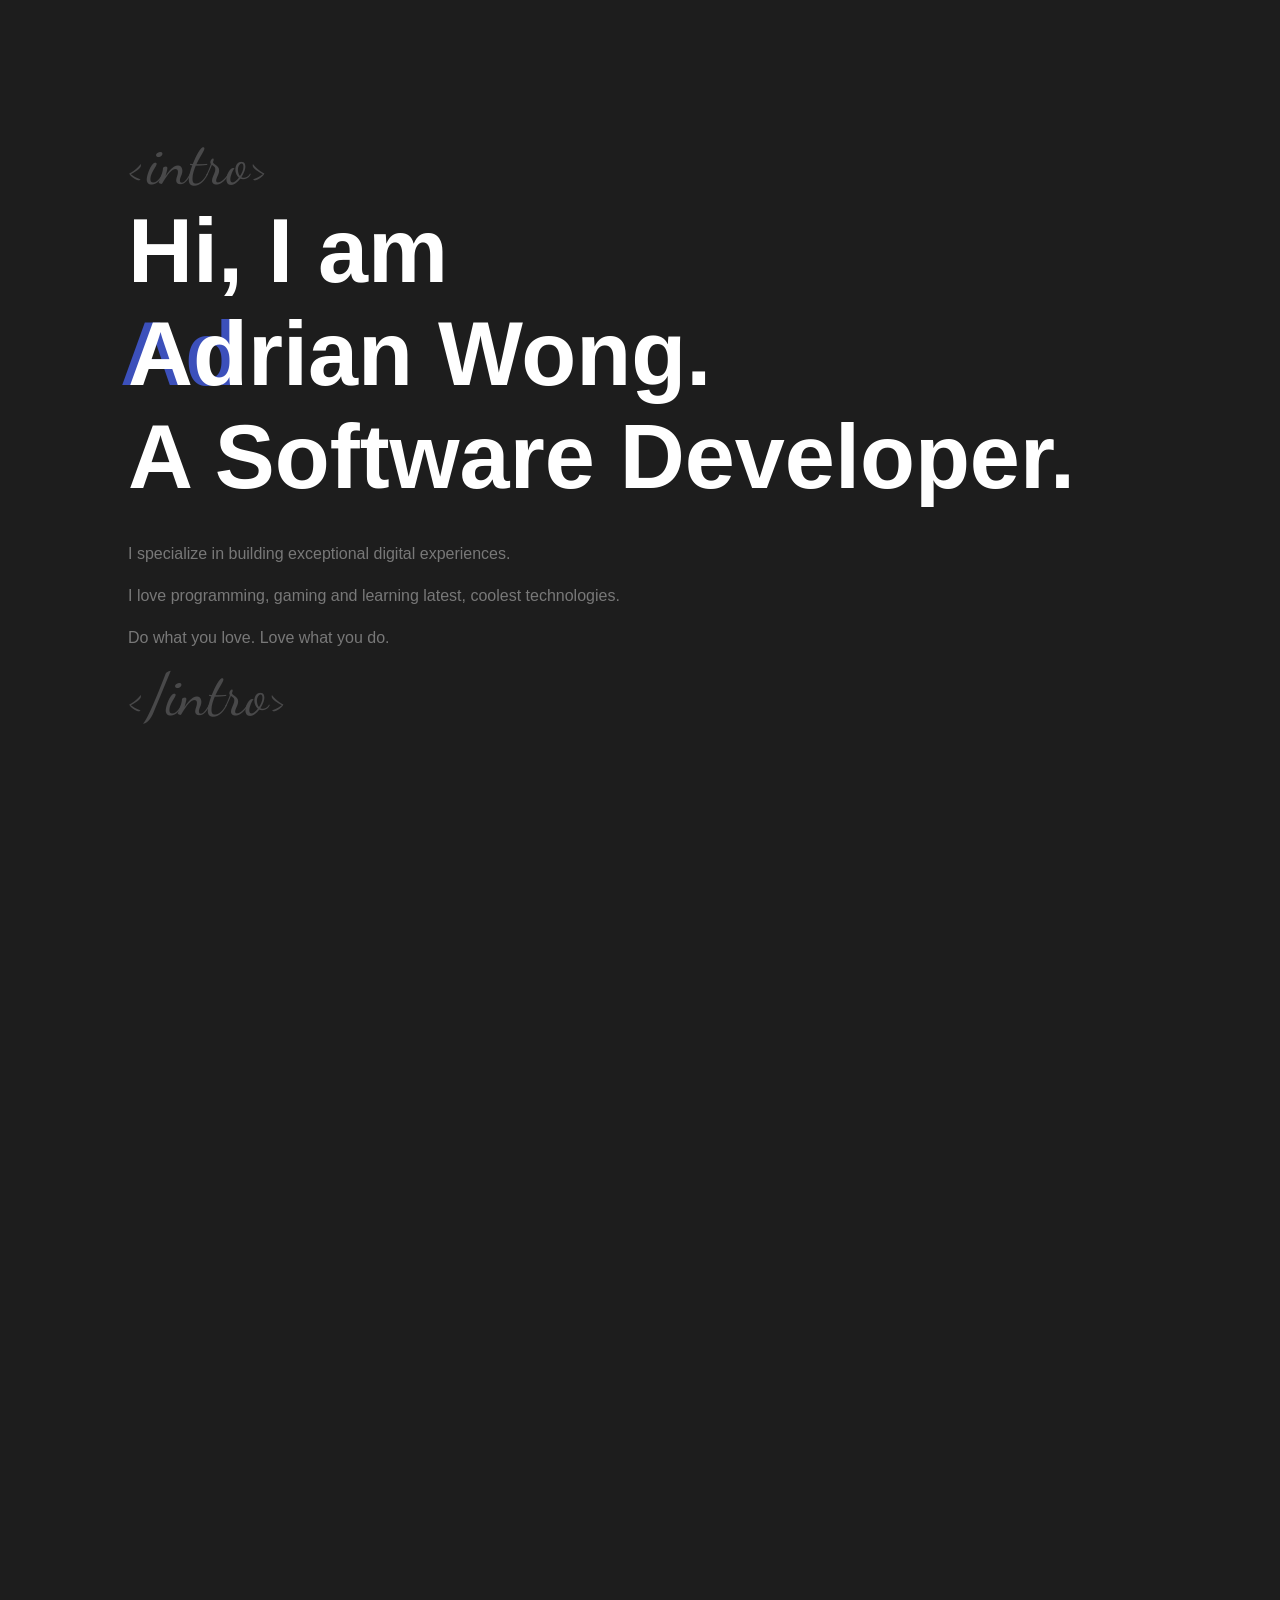
==== index.html @ 75b3b390 "init" ====
<!DOCTYPE html>
<html xmlns="http://www.w3.org/1999/xhtml"
      xmlns:fb="http://ogp.me/ns/fb#">
<html>
    <head>
        <script src="https://ajax.googleapis.com/ajax/libs/jquery/3.6.0/jquery.min.js"></script>
        <meta charset="utf-8">
        <title>Adrian's Personal Homepage</title>
        <link rel="icon" href="img/icon.png">
        <meta name="viewport" content="with=device-width, initial-scale=1.0">
        <meta name="description" content="Adrian Wong"/>
        <meta property="og:title" content="Adrian Wong | Software Engineer"/>
        <meta property="og:description" content="A HKUST Computer Engineering Graduate. Love programming, gaming and learning latest, coolest technologies."/>
        <meta property="description" content="A HKUST Computer Engineering Graduate. Love programming, gaming and learning latest, coolest technologies."/>
        <link rel="stylesheet" href="https://cdnjs.cloudflare.com/ajax/libs/font-awesome/6.1.1/css/all.min.css" integrity="sha512-KfkfwYDsLkIlwQp6LFnl8zNdLGxu9YAA1QvwINks4PhcElQSvqcyVLLD9aMhXd13uQjoXtEKNosOWaZqXgel0g==" crossorigin="anonymous" referrerpolicy="no-referrer" />
        <link rel="stylesheet" href="https://cdnjs.cloudflare.com/ajax/libs/aos/3.0.0-beta.6/aos.css">
        <link rel="stylesheet" href="style.css">
        <link rel="preconnect" href="https://fonts.googleapis.com">
        <link rel="preconnect" href="https://fonts.gstatic.com" crossorigin>
        <link href="https://fonts.googleapis.com/css2?family=Dancing+Script&family=Poppins&display=swap" rel="stylesheet">
    </head>

    <body>
        <section class="intro">
            <div class="tag">
                &lt;intro&gt;
            </div>
            <div class="greet">
                Hi, I am
            </div>
            <div class="greet">
                <div class=name><div class="A">Ad</div>rian Wong.</div>
            </div>
            <div class="greet">
                A Software Developer.
            </div>
            <div class="brief-intro">
                <p>I specialize in building exceptional digital experiences.</p>
                <p>I love programming, gaming and learning latest, coolest technologies.</p>
                <p>Do what you love. Love what you do.</p>
            </div>
            <div class="tag">
                &lt;/intro&gt;
            </div>
        </section>

        <section class="experiences">
            <div class="tag">
                &lt;experiences&gt;
            </div>
            <div class="timeline">
                <div class="outer">
                    <div class="card">
                        <div class="info">
                            <a href="https://coveinnovative.com/"><h3 class="title"><span>Founder</span> - Cove Innovative Limited</h3></a>
                            <h4 class="subtitle">2022-present</h4>
                            <p>With a couple of friends, I founded Cove Innovative Limited aiming to turn interesting, game-changing ideas into real-world products. Our first product is coming on the market very soon.</p>
                        </div>
                    </div>
                    <div class="card">
                        <div class="info">
                            <a href="https://shopline.com/"><h3 class="title"><span>Software Engineer</span> - SHOPLINE</h3></a>
                            <h4 class="subtitle">2021-2022</h4>
                            <p>I helped architect, develop, and maintain high quality, scalable applications such as OPEN-API and storefront.</p>
                        </div>
                    </div>
                    <div class="card">
                        <div class="info">
                            <h3 class="title"><span>Computer Engineering Graduate</span> - HKUST</h3>
                            <h4 class="subtitle">2021</h4>
                            <p>Getting a Computer Engineering degree from Hong Kong University of Science and Technology led me to build a solid foundation for my future career as a great software engineer.</p>
                        </div>
                    </div>
                    <div class="card">
                        <div class="info">
                            <h3 class="title"><span>Software Engineer Intern</span> - Paititi</h3>
                            <h4 class="subtitle">2020</h4>
                            <p>Through the three-month internship, I have helped develop a responsive, stunning and high-performance cross-platform mobile application using Flutter.</p>
                        </div>
                    </div>
                </div>
            </div>
            <div class="tag">
                &lt;/experiences&gt;
            </div>
        </section>

        <section class="projects">
            <div class="tag">
                &lt;projects&gt;
            </div>
            <div class="glass">
                <div class="row">
                    <div class="column">
                        <div><a href="https://www.befriendok.com/" target="_blank"><h3>be friend ok?</h3></a></div>
                        <div class="stack">
                            <div>Flutter</div>
                            <div>Dart</div>
                            <div>Firebase</div>
                            <div>Android Studio</div>
                        </div>
                        <div class="external-links"><a href="https://www.befriendok.com/" target="_blank"><i class="fa-solid fa-arrow-up-right-from-square fa-xl"></i></a></div>
                        <div class="description">
                            Released on January 2023. A dating app that requires no personal photo, users can use only words to match others.
                        </div>
                    </div>
                    <hr class="divider">
                    <div class="column mobile-hide">
                        <div class="project-img"><img src="img/projects/bfok.jpg" width="200px"></div>
                    </div>
                </div>
                <div class="row">
                    <div class="column mobile-hide">
                        <div class="project-img"><img src="img/projects/wolve.png"></div>
                    </div>
                    <div class="column">
                        <div><a href="https://www.weedoutwolves.com/" target="_blank"><h3>Weed Out Wolves Homepage</h3></a></div>
                        <div class="stack">
                            <div>Flutter</div>
                            <div>Dart</div>
                            <div>VS Code</div>
                            <div>Cloudflare</div>
                        </div>
                        <div class="external-links"><a href="https://www.weedoutwolves.com/" target="_blank"><i class="fa-solid fa-arrow-up-right-from-square fa-xl"></i></a></div>
                        <div class="description">A board game company located in Kwun Tong that I have helped establish.</div>
                    </div>
                    <hr class="divider">
                </div>
                <div class="row">
                    <div class="column">
                        <div><a href="https://www.innatefervor.xyz/" target="_blank"><h3>Innate Fervor Homepage</h3></a></div>
                        <div class="stack">
                            <div>HTML</div>
                            <div>CSS</div>
                            <div>JQuery</div>
                            <div>Heroku</div>
                            <div>GCP</div>
                        </div>
                        <div class="external-links"><a href="https://www.innatefervor.xyz/" target="_blank"><i class="fa-solid fa-arrow-up-right-from-square fa-xl"></i></a></div>
                        <div class="description">
                            A freelance job that required me to communicate with the design team closely while creating this stunning webpage from scratch.
                        </div>
                    </div>
                    <hr class="divider">
                    <div class="column mobile-hide">
                        <div class="project-img"><img src="img/projects/if.png"></div>
                    </div>
                </div>
                <div class="row">
                    <div class="column mobile-hide">
                        <div class="project-img">
                            <video autoplay muted>
                                <source src="https://cse.hkust.edu.hk/ug/fyp/posters/gallery/2020-2021/new/KWT3.mp4" type="video/mp4">
                                Your browser does not support the video tag.
                            </video>
                        </div>
                    </div>
                    <div class="column">
                        <div><a href="https://cse.hkust.edu.hk/ug/fyp/posters/gallery/2020-2021/new/KWT3.mp4" target="_blank"><h3>Final Year Project</h3></a></div>
                        <div class="stack">
                            <div>Unity C#</div>
                            <div>Blender</div>
                            <div>VR</div>
                        </div>
                        <div class="external-links"><a href="https://cse.hkust.edu.hk/ug/fyp/posters/gallery/2020-2021/new/KWT3.mp4" target="_blank"><i class="fa-solid fa-arrow-up-right-from-square fa-xl"></i></a></div>
                        <div class="description">
                            The promotional video got the Best FYP Video Awardees. Sadly, the FYP itself did not get any :(. It was a fun experience to try to create a VR game that we really liked.
                        </div>
                    </div>
                    <hr class="divider">
                </div>
                <div class="row">
                    <div class="column">
                        <div><a href="https://github.com/adwonghk/minecraft-custom-modpack-installer" target="_blank"><h3>Minecraft Custom Modpack Installer</h3></a></div>
                        <div class="stack">
                            <div>Java</div>
                        </div>
                        <div class="external-links"><a href="https://github.com/adwonghk/minecraft-custom-modpack-installer" target="_blank"><i class="fa-solid fa-arrow-up-right-from-square fa-xl"></i></a></div>
                        <div class="description">
                            <p>A cross-platform software that I built for my friends who wanted to join my modded minecraft server but was too lazy to install the mods themselves.</p>
                            <br/><p>It fetches latest data online, presents them nicely and guides the user throughout the process.</p>
                        </div>
                    </div>
                    <div class="column mobile-hide">
                        <div class="project-img"><img src="https://camo.githubusercontent.com/4511528048272760e3dba0ce4819dc78248219dceea740d51727ae054e5c34f2/68747470733a2f2f692e696d6775722e636f6d2f6e627041554d4f2e706e67"></div>
                    </div>
                </div>
            </div>
            <div class="tag">
                &lt;/projects&gt;
            </div>
        </section>

        <section class="my_cat">
            <div class="tag">
                &lt;my_cat&gt;
            </div>
            <div class="cat-group">
                <div class="little-card cat-card"> </div>
                <div class="big-card cat-card"> </div>
                <div class="little-card cat-card"> </div>
                <div class="big-card cat-card"> </div>
                <div class="little-card cat-card"> </div>
                <div class="big-card cat-card"> </div>
                <div class="little-card cat-card"> </div>
                <div class="big-card cat-card"> </div>
            </div>
            <div class="tag">
                &lt;/my_cat&gt;
            </div>
        </section>

        <section class="contact">
            <div class="tag">
                &lt;get_in_touch&gt;
            </div>
            <div class="contacts">
                <div><a href="https://www.linkedin.com/in/adrian-wong-3711551a7/" target="_blank"><i class="fa-brands fa-linkedin fa-2xl"></i></a></div>
                <div><a href="https://github.com/adwonghk" target="_blank"><i class="fa-brands fa-github fa-2xl"></i></a></div>
                <div><a href="https://www.youtube.com/channel/UCIFi6blbC_eaGAqJJbDiCxA" target="_blank"><i class="fa-brands fa-youtube fa-2xl"></i></a></div>
                <div><a href="mailto:adwonghk@gmail.com" target="_blank"><i class="fa-solid fa-envelope fa-2xl"></i></a></div>
            </div>
            <div class="tag">
                &lt;/get_in_touch&gt;
            </div>
        </section>

    </body>

    <script src="https://cdnjs.cloudflare.com/ajax/libs/aos/3.0.0-beta.6/aos.js"></script>
    <script src="script.js"></script>
</html>
---- style.css ----
*{
    margin: 0;
    padding: 0;
    box-sizing: border-box;
    font-family: "Poopins", sans-serif;
}

body, html {
    width: 100vw;
    height: 100vh;
    background-color: #1D1D1D;
    color: #fff;
    font-size: 100%;
    overflow-x: hidden;
}

section {
    padding: 10%;
}

.tag {
    font-family: 'Dancing Script', cursive;
    font-size: 60px;
    color: #49494A;
}

.greet {
    font-size: 90px;
    font-weight: bold;
}

.name {
    display: flex;
}

.name .A {
    text-shadow: -8px 0px #3C50BB;
}

.brief-intro {
    padding-top: 24px;
    color: #787878;
}

.brief-intro p {
    padding: 12px 0;
}

/* Timeline Container */
.timeline {
    margin: 20px auto;
    padding: 20px;
}

/* Outer Layer with the timeline border */
.outer {
    border-left: 2px solid #333;
}

/* Card container */
.card {
    position: relative;
    margin: 0 0 20px 20px;
    padding: 10px;
    background: #333;
    color: gray;
    border-radius: 8px;
    max-width: 800px;
}

/* Information about the timeline */
.info {
    display: flex;
    flex-direction: column;
    gap: 10px;
}

/* Title of the card */
.title {
    color: white;
    position: relative;
}

.title span {
    text-shadow: -4px 0px #3C50BB;
    font-weight: bold;
}

.subtitle {
    color: grey;
    position: relative;
    font-size: 16px;
}

/* Timeline dot  */
.title::before {
    content: "";
    position: absolute;
    width: 10px;
    height: 10px;
    background: white;
    border-radius: 999px;
    left: -39px;
    border: 3px solid grey;
}

.glass {
    margin: 2% 0;
    background: rgba(255, 255, 255, 0.2);
    border-radius: 16px;
    box-shadow: 0 4px 30px rgba(0, 0, 0, 0.1);
    backdrop-filter: blur(5px);
    -webkit-backdrop-filter: blur(5px);
    border: 1px solid rgba(255, 255, 255, 0.3);
}

.divider {
    border-top: 1px solid #bbb;
    display: none;
}

/* Create two equal columns that floats next to each other */
.column {
    float: left;
    width: 50%;
    padding: 10px;
}

.project-img {
    width: 100%;
    filter: brightness(50%);
    transition: 500ms;
}

.project-img img {
    display: block;
    margin-left: auto;
    margin-right: auto;
}

.project-img:hover {
    filter: brightness(100%);
    transition: 500ms;
}

.column img {
    max-width: 100%;
}

.column video {
    width: 100%;
}

.column .stack {
    display: flex;
}

.column .stack > div {
    padding: 8px 12px 12px 0;
    font-size: 12px;
    color: #DBDBDB;
}

.column a {
    color: white;
}

.column .external-links {
    padding-bottom: 12px;
}

.column .description {
    color: #DBDBDB;
}

/* Clear floats after the columns */
.row:after {
    content: "";
    display: table;
    clear: both;
}

.cat-group {
    display: block;
    position: relative;
    margin: 10% auto;
}

.cat-group, .cat-card {
    aspect-ratio: 5 / 7;
}

.cat-group, .bit-card {
    width: 30vmin;
}

.cat-card {
    background-color: rgba(0, 0, 0, 0.1);
    position: absolute;
    transition: transform 800ms cubic-bezier(.05, .43, .25, .95);
}

.big-card {
    width: 30vmin;
    border-radius: 1vmin;
}

.little-card {
    width: 12vmin;
    border-radius: 2vmin;
    left: 50%;
    top: 50%;
    transform: translate(-50%, -50%);
}

.big-card:nth-child(2) {
    background-image: url('img/cats/2.jpg');
    background-size: cover;
    transform: translateX(-10%) rotate(-1deg);
}

.big-card:nth-child(4) {
    background-image: url('img/cats/4.jpg');
    background-size: cover;
    transform: rotate(2deg);
}

.big-card:nth-child(6) {
    background-image: url('img/cats/6.jpg');
    background-size: cover;
    transform: translateX(-6%) rotate(-3deg);
}

.big-card:nth-child(8) {
    background-image: url('img/cats/8.jpg');
    background-size: cover;
    transform: translate(10%, 3%) rotate(5deg);
}

.little-card:nth-child(1) {
    background-image: url('img/cats/1.jpg');
    background-size: cover;
}

.little-card:nth-child(3) {
    background-image: url('img/cats/3.jpg');
    background-size: cover;
}

.little-card:nth-child(5) {
    background-image: url('img/cats/5.jpg');
    background-size: cover;
}

.little-card:nth-child(7) {
    background-image: url('img/cats/7.jpg');
    background-size: cover;
}

.cat-group:hover > .big-card:nth-child(2) {
    transform: translate(-75%, 16%) rotate(-24deg);
}

.cat-group:hover > .big-card:nth-child(4) {
    transform: translate(-25%, 8%) rotate(-8deg)
}

.cat-group:hover > .big-card:nth-child(6) {
    transform: translate(25%, 8%) rotate(8deg)
}

.cat-group:hover > .big-card:nth-child(8) {
    transform: translate(75%, 16%) rotate(24deg)
}

.cat-group:hover > .little-card:nth-child(1) {
    transform: translate(200%, -160%) rotate(-15deg);
}

.cat-group:hover > .little-card:nth-child(3) {
    transform: translate(160%, 170%) rotate(15deg);
}

.cat-group:hover > .little-card:nth-child(5) {
    transform: translate(-200%, -170%) rotate(15deg);
}

.cat-group:hover > .little-card:nth-child(7) {
    transform: translate(-280%, 140%) rotate(-15deg);
}

.contacts {
    display: flex;
}

.contacts a {
    color: white;
}

.contacts > div {
    padding: 2%;
}


@media(max-width: 750px) {
    .greet {
        font-size: 50px;
        font-weight: bold;
    }

    .name .A {
        text-shadow: -4px 0px #3C50BB;
    }

    .column {
        width: 100%;
    }

    .divider {
        display: block;
    }

    .mobile-hide {
        display: none;
    }

    .contacts {
        margin: 10% 0;
    }

    .cat-group {
        margin: 15% auto;
    }
}

@media(max-width: 420px) {
    .tag {
        font-size: 25px;
        margin: 5% 0;
    }

    .greet {
        font-size: 30px;
    }

    .name .A {
        text-shadow: -2px 0px #3C50BB;
    }

    .cat-group {
        margin: 35% auto;
    }

    .contacts {
        margin: 10% 0;
    }
}
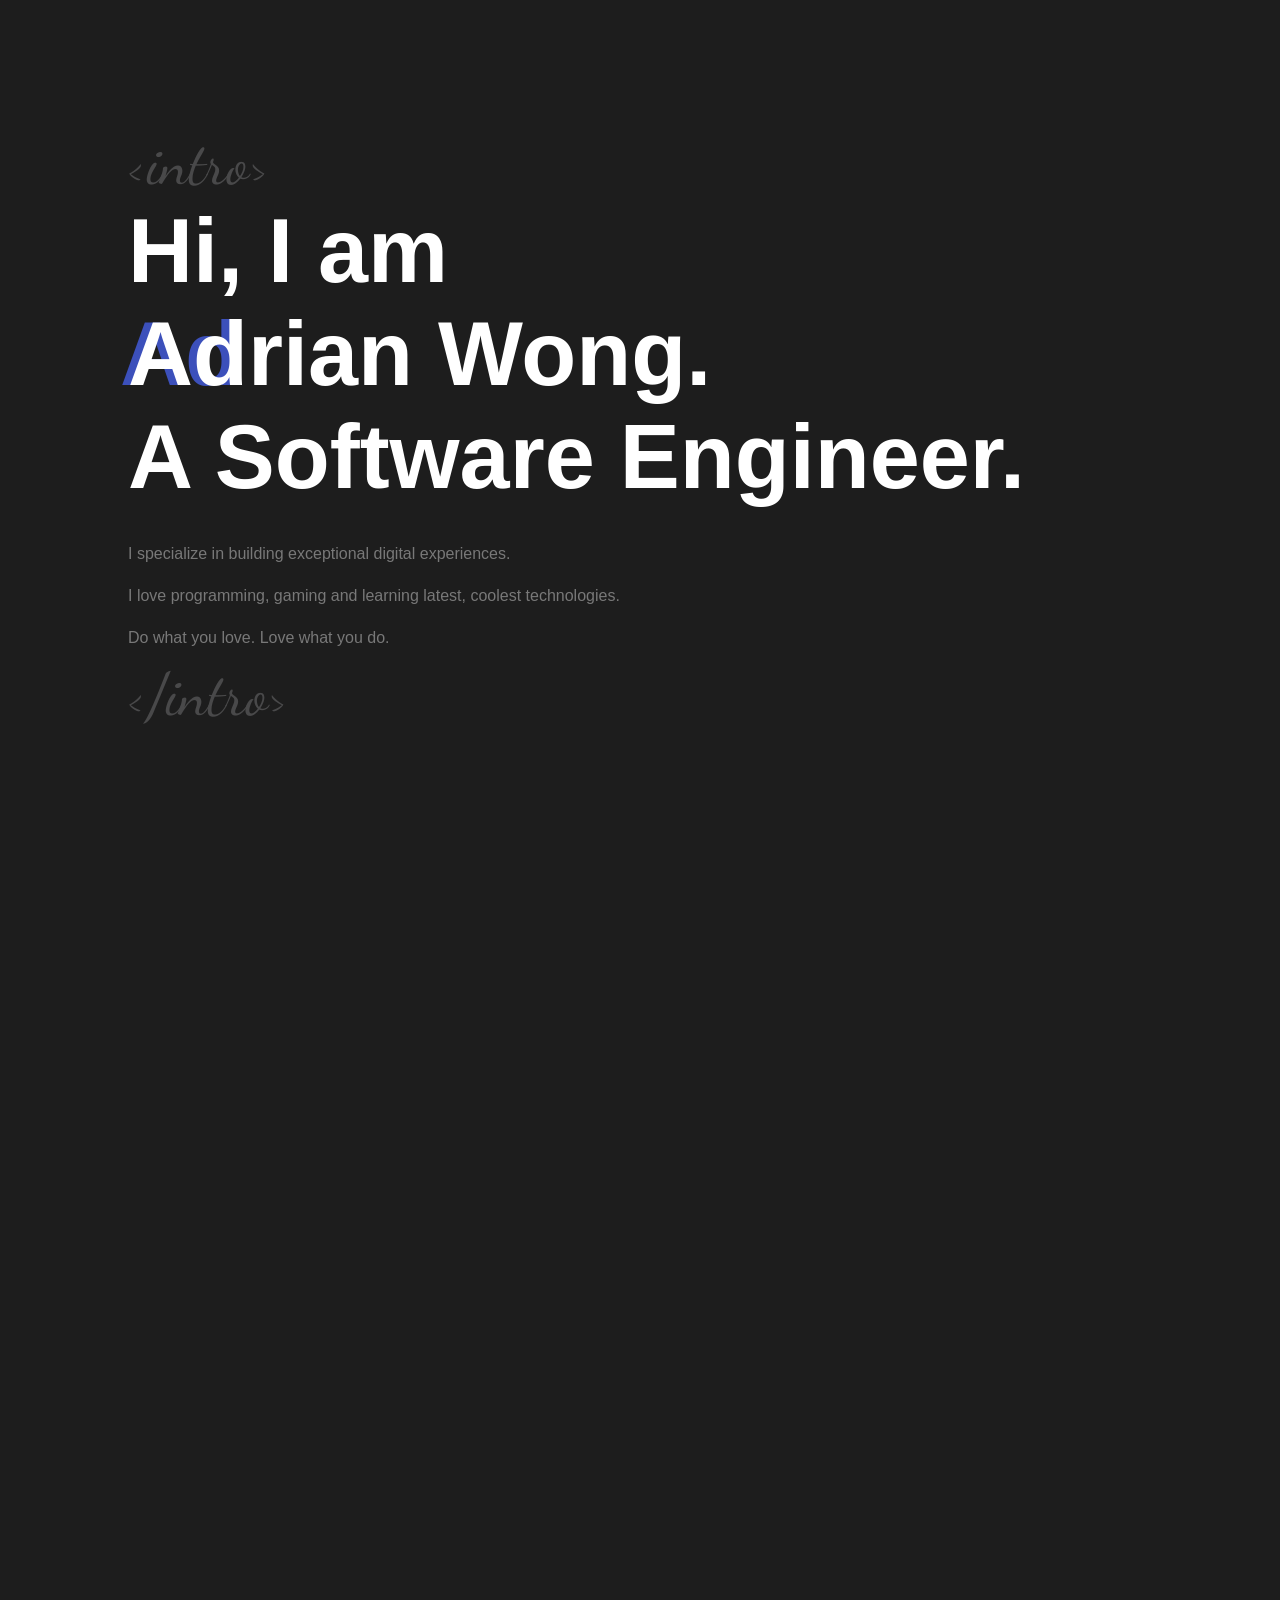
==== commit fa8fbe58: "update my experience" ====
--- a/index.html
+++ b/index.html
@@ -32,7 +32,7 @@
                 <div class=name><div class="A">Ad</div>rian Wong.</div>
             </div>
             <div class="greet">
-                A Software Developer.
+                A Software Engineer.
             </div>
             <div class="brief-intro">
                 <p>I specialize in building exceptional digital experiences.</p>
@@ -52,9 +52,16 @@
                 <div class="outer">
                     <div class="card">
                         <div class="info">
+                            <a href="https://measurable.ai"><h3 class="title"><span>Software Engineer</span> - Measurable AI</h3></a>
+                            <h4 class="subtitle">2023-present</h4>
+                            <p>My role involves designing and implementing scalable software solutions that enhance the efficiency and effectiveness of our AI-driven products.</p>
+                        </div>
+                    </div>
+                    <div class="card">
+                        <div class="info">
                             <a href="https://coveinnovative.com/"><h3 class="title"><span>Founder</span> - Cove Innovative Limited</h3></a>
-                            <h4 class="subtitle">2022-present</h4>
-                            <p>With a couple of friends, I founded Cove Innovative Limited aiming to turn interesting, game-changing ideas into real-world products. Our first product is coming on the market very soon.</p>
+                            <h4 class="subtitle">2022-2024</h4>
+                            <p>With a couple of friends, I founded Cove Innovative Limited aiming to turn interesting, game-changing ideas into real-world products.</p>
                         </div>
                     </div>
                     <div class="card">
@@ -101,7 +108,7 @@
                         </div>
                         <div class="external-links"><a href="https://www.befriendok.com/" target="_blank"><i class="fa-solid fa-arrow-up-right-from-square fa-xl"></i></a></div>
                         <div class="description">
-                            Released on January 2023. A dating app that requires no personal photo, users can use only words to match others.
+                            Released on January 2023. An innovative dating app. Currently offline.
                         </div>
                     </div>
                     <hr class="divider">
@@ -122,7 +129,7 @@
                             <div>Cloudflare</div>
                         </div>
                         <div class="external-links"><a href="https://www.weedoutwolves.com/" target="_blank"><i class="fa-solid fa-arrow-up-right-from-square fa-xl"></i></a></div>
-                        <div class="description">A board game company located in Kwun Tong that I have helped establish.</div>
+                        <div class="description">A board game/party room kind of company located in Kwun Tong that I have founded with my friends.</div>
                     </div>
                     <hr class="divider">
                 </div>
@@ -138,7 +145,7 @@
                         </div>
                         <div class="external-links"><a href="https://www.innatefervor.xyz/" target="_blank"><i class="fa-solid fa-arrow-up-right-from-square fa-xl"></i></a></div>
                         <div class="description">
-                            A freelance job that required me to communicate with the design team closely while creating this stunning webpage from scratch.
+                            A freelance job that required me to communicate with the client closely while creating this stunning webpage from scratch.
                         </div>
                     </div>
                     <hr class="divider">
@@ -164,7 +171,7 @@
                         </div>
                         <div class="external-links"><a href="https://cse.hkust.edu.hk/ug/fyp/posters/gallery/2020-2021/new/KWT3.mp4" target="_blank"><i class="fa-solid fa-arrow-up-right-from-square fa-xl"></i></a></div>
                         <div class="description">
-                            The promotional video got the Best FYP Video Awardees. Sadly, the FYP itself did not get any :(. It was a fun experience to try to create a VR game that we really liked.
+                            The promotional video that got the Best FYP Video Awardees. It was a fun experience to try to create a VR game that we really liked.
                         </div>
                     </div>
                     <hr class="divider">
@@ -182,7 +189,7 @@
                         </div>
                     </div>
                     <div class="column mobile-hide">
-                        <div class="project-img"><img src="https://camo.githubusercontent.com/4511528048272760e3dba0ce4819dc78248219dceea740d51727ae054e5c34f2/68747470733a2f2f692e696d6775722e636f6d2f6e627041554d4f2e706e67"></div>
+                        <div class="project-img"><img src="https://camo.githubusercontent.com/302ceed205cb890f84cea49038169739b77affee64c625818448c7542a0c220b/68747470733a2f2f692e696d6775722e636f6d2f6e627041554d4f2e706e67"></div>
                     </div>
                 </div>
             </div>
@@ -217,8 +224,7 @@
             <div class="contacts">
                 <div><a href="https://www.linkedin.com/in/adrian-wong-3711551a7/" target="_blank"><i class="fa-brands fa-linkedin fa-2xl"></i></a></div>
                 <div><a href="https://github.com/adwonghk" target="_blank"><i class="fa-brands fa-github fa-2xl"></i></a></div>
-                <div><a href="https://www.youtube.com/channel/UCIFi6blbC_eaGAqJJbDiCxA" target="_blank"><i class="fa-brands fa-youtube fa-2xl"></i></a></div>
-                <div><a href="mailto:adwonghk@gmail.com" target="_blank"><i class="fa-solid fa-envelope fa-2xl"></i></a></div>
+                <div><a href="mailto:adwonghk+job@gmail.com" target="_blank"><i class="fa-solid fa-envelope fa-2xl"></i></a></div>
             </div>
             <div class="tag">
                 &lt;/get_in_touch&gt;
--- a/style.css
+++ b/style.css
@@ -79,6 +79,10 @@
 .title {
     color: white;
     position: relative;
+}
+
+a {
+    text-decoration: none;
 }
 
 .title span {
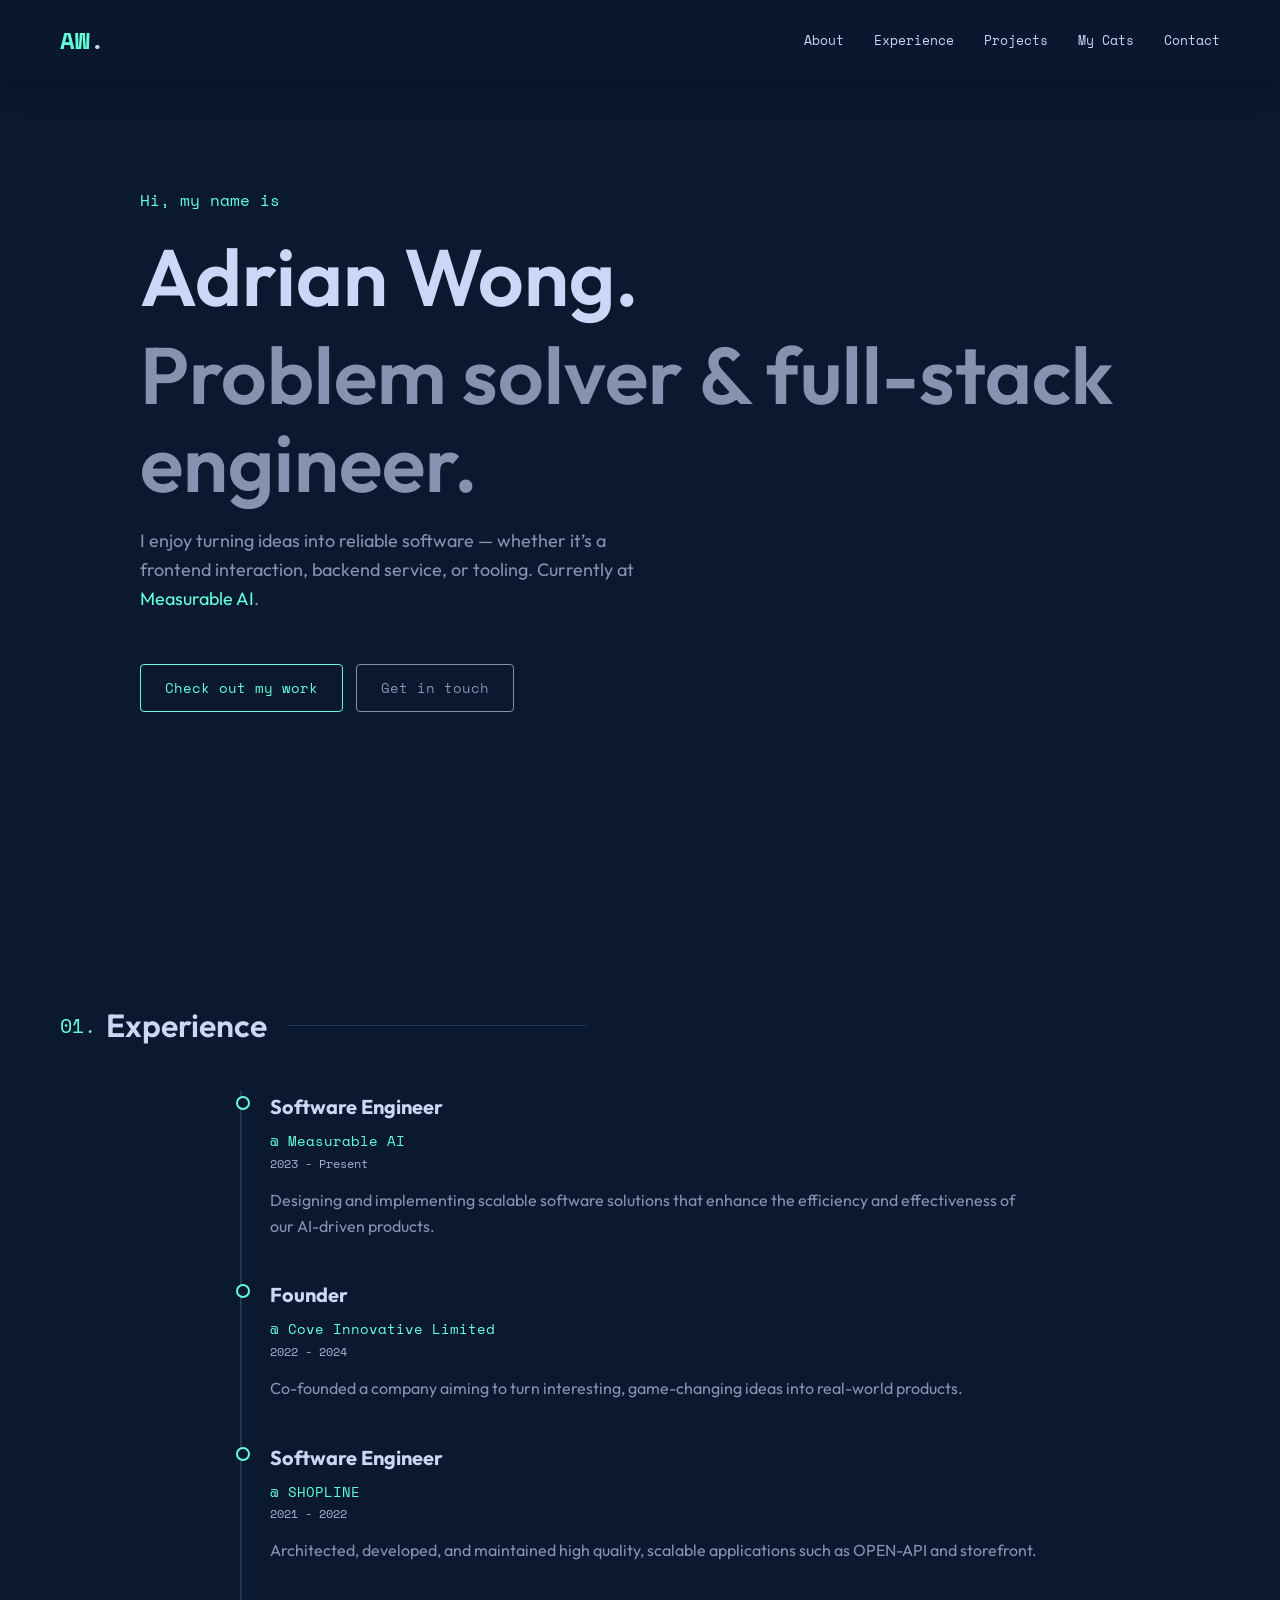
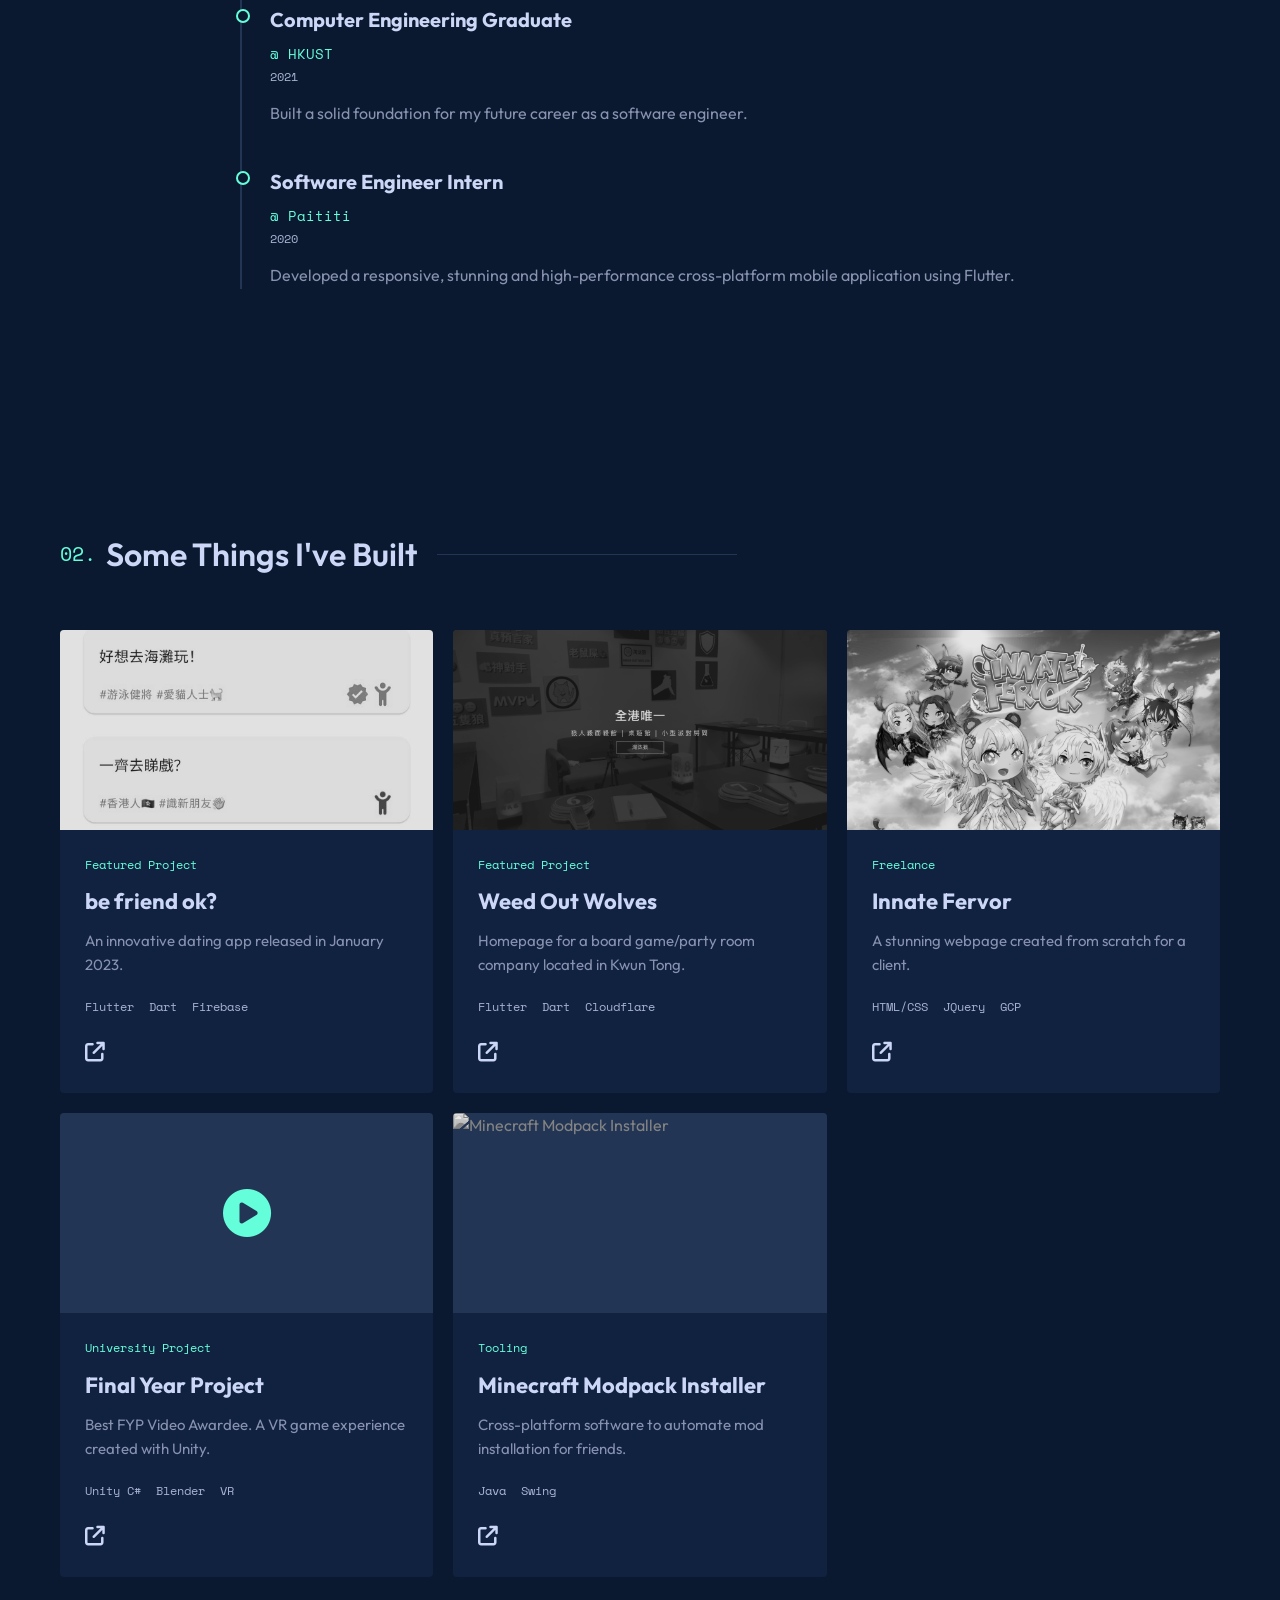
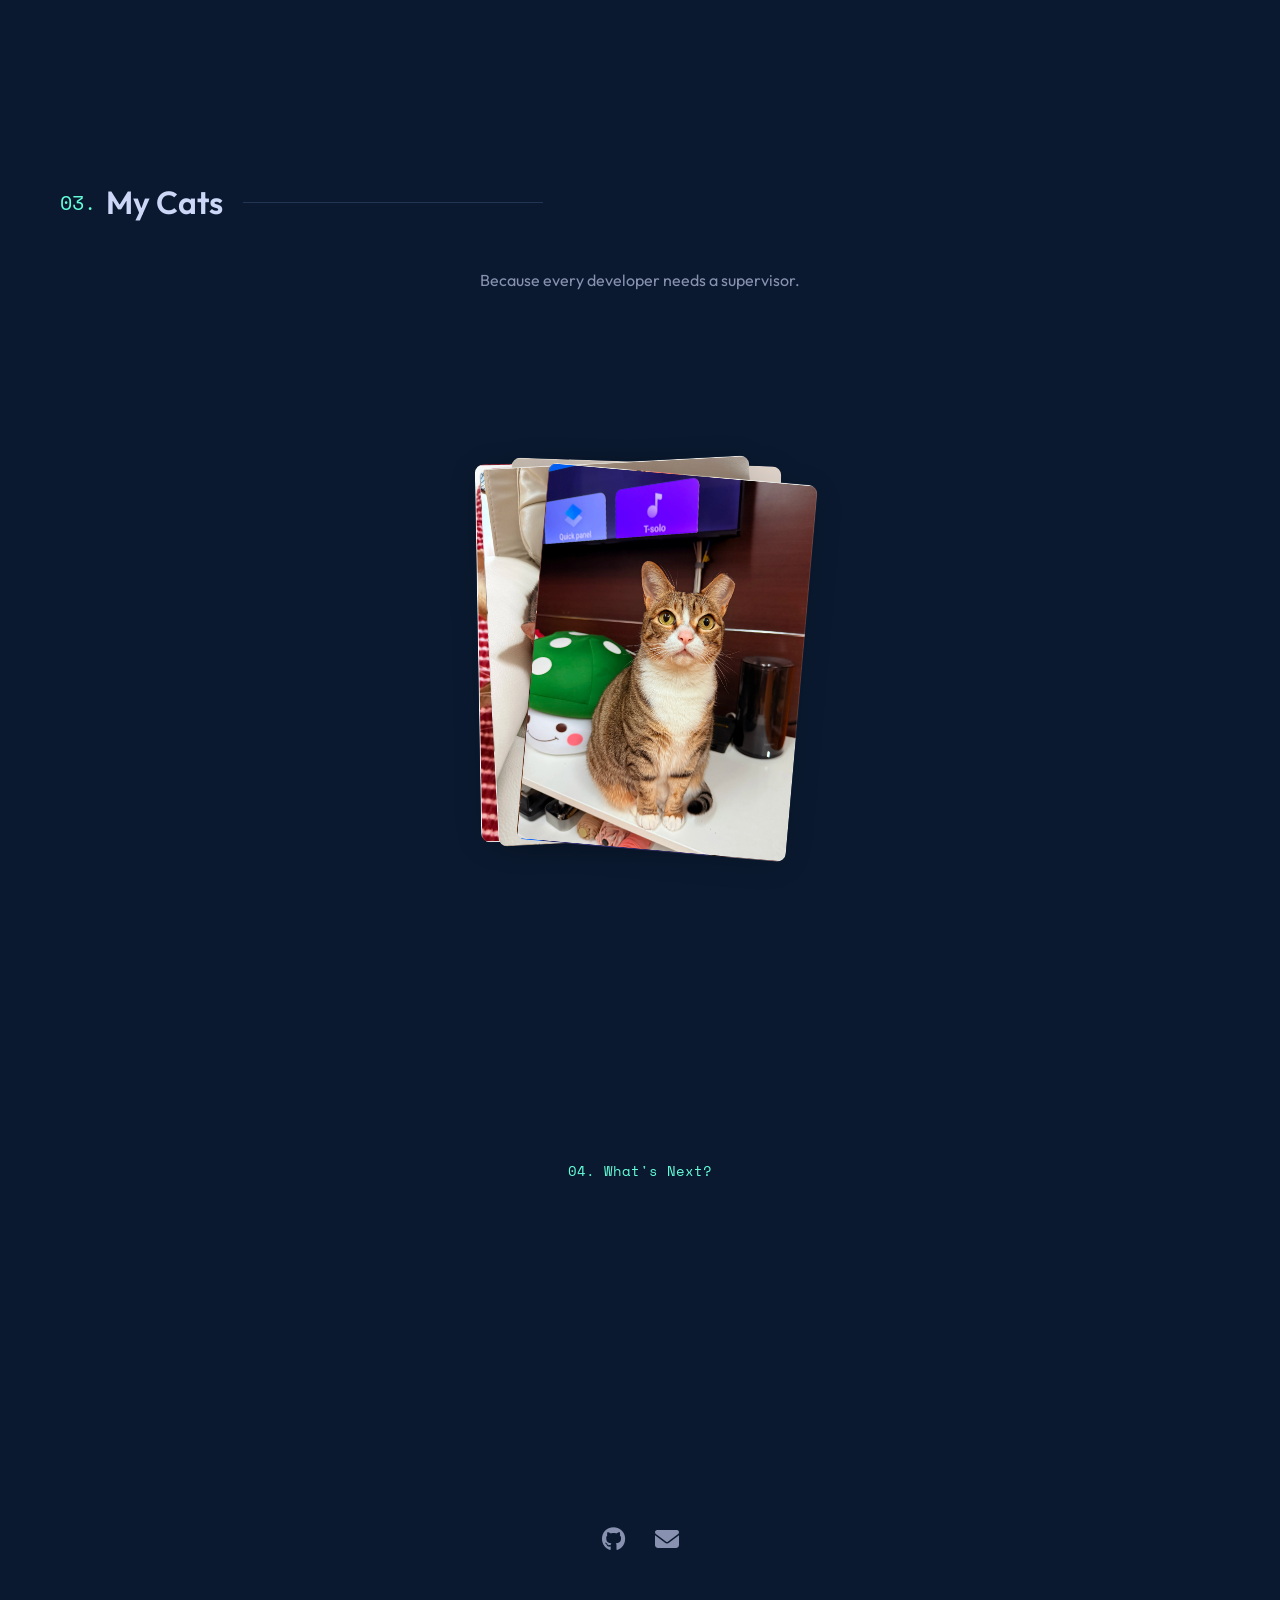
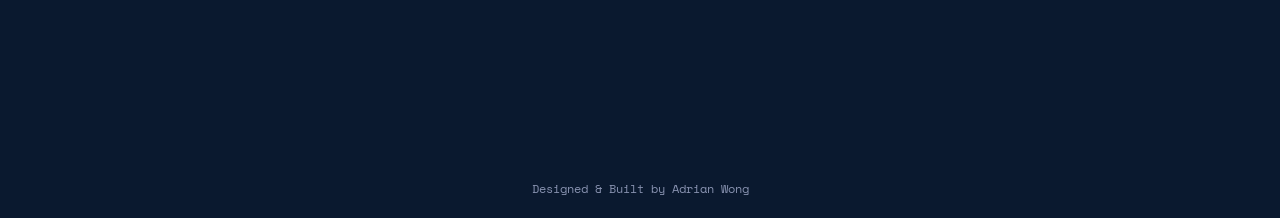
==== commit 08975a45: "update" ====
--- a/index.html
+++ b/index.html
@@ -1,238 +1,294 @@
 <!DOCTYPE html>
-<html xmlns="http://www.w3.org/1999/xhtml"
-      xmlns:fb="http://ogp.me/ns/fb#">
-<html>
-    <head>
-        <script src="https://ajax.googleapis.com/ajax/libs/jquery/3.6.0/jquery.min.js"></script>
-        <meta charset="utf-8">
-        <title>Adrian's Personal Homepage</title>
-        <link rel="icon" href="img/icon.png">
-        <meta name="viewport" content="with=device-width, initial-scale=1.0">
-        <meta name="description" content="Adrian Wong"/>
-        <meta property="og:title" content="Adrian Wong | Software Engineer"/>
-        <meta property="og:description" content="A HKUST Computer Engineering Graduate. Love programming, gaming and learning latest, coolest technologies."/>
-        <meta property="description" content="A HKUST Computer Engineering Graduate. Love programming, gaming and learning latest, coolest technologies."/>
-        <link rel="stylesheet" href="https://cdnjs.cloudflare.com/ajax/libs/font-awesome/6.1.1/css/all.min.css" integrity="sha512-KfkfwYDsLkIlwQp6LFnl8zNdLGxu9YAA1QvwINks4PhcElQSvqcyVLLD9aMhXd13uQjoXtEKNosOWaZqXgel0g==" crossorigin="anonymous" referrerpolicy="no-referrer" />
-        <link rel="stylesheet" href="https://cdnjs.cloudflare.com/ajax/libs/aos/3.0.0-beta.6/aos.css">
-        <link rel="stylesheet" href="style.css">
-        <link rel="preconnect" href="https://fonts.googleapis.com">
-        <link rel="preconnect" href="https://fonts.gstatic.com" crossorigin>
-        <link href="https://fonts.googleapis.com/css2?family=Dancing+Script&family=Poppins&display=swap" rel="stylesheet">
-    </head>
-
-    <body>
-        <section class="intro">
-            <div class="tag">
-                &lt;intro&gt;
-            </div>
-            <div class="greet">
-                Hi, I am
-            </div>
-            <div class="greet">
-                <div class=name><div class="A">Ad</div>rian Wong.</div>
-            </div>
-            <div class="greet">
-                A Software Engineer.
-            </div>
-            <div class="brief-intro">
-                <p>I specialize in building exceptional digital experiences.</p>
-                <p>I love programming, gaming and learning latest, coolest technologies.</p>
-                <p>Do what you love. Love what you do.</p>
-            </div>
-            <div class="tag">
-                &lt;/intro&gt;
-            </div>
-        </section>
-
-        <section class="experiences">
-            <div class="tag">
-                &lt;experiences&gt;
-            </div>
-            <div class="timeline">
-                <div class="outer">
-                    <div class="card">
-                        <div class="info">
-                            <a href="https://measurable.ai"><h3 class="title"><span>Software Engineer</span> - Measurable AI</h3></a>
-                            <h4 class="subtitle">2023-present</h4>
-                            <p>My role involves designing and implementing scalable software solutions that enhance the efficiency and effectiveness of our AI-driven products.</p>
-                        </div>
-                    </div>
-                    <div class="card">
-                        <div class="info">
-                            <a href="https://coveinnovative.com/"><h3 class="title"><span>Founder</span> - Cove Innovative Limited</h3></a>
-                            <h4 class="subtitle">2022-2024</h4>
-                            <p>With a couple of friends, I founded Cove Innovative Limited aiming to turn interesting, game-changing ideas into real-world products.</p>
-                        </div>
-                    </div>
-                    <div class="card">
-                        <div class="info">
-                            <a href="https://shopline.com/"><h3 class="title"><span>Software Engineer</span> - SHOPLINE</h3></a>
-                            <h4 class="subtitle">2021-2022</h4>
-                            <p>I helped architect, develop, and maintain high quality, scalable applications such as OPEN-API and storefront.</p>
-                        </div>
-                    </div>
-                    <div class="card">
-                        <div class="info">
-                            <h3 class="title"><span>Computer Engineering Graduate</span> - HKUST</h3>
-                            <h4 class="subtitle">2021</h4>
-                            <p>Getting a Computer Engineering degree from Hong Kong University of Science and Technology led me to build a solid foundation for my future career as a great software engineer.</p>
-                        </div>
-                    </div>
-                    <div class="card">
-                        <div class="info">
-                            <h3 class="title"><span>Software Engineer Intern</span> - Paititi</h3>
-                            <h4 class="subtitle">2020</h4>
-                            <p>Through the three-month internship, I have helped develop a responsive, stunning and high-performance cross-platform mobile application using Flutter.</p>
-                        </div>
-                    </div>
-                </div>
-            </div>
-            <div class="tag">
-                &lt;/experiences&gt;
-            </div>
-        </section>
-
-        <section class="projects">
-            <div class="tag">
-                &lt;projects&gt;
-            </div>
-            <div class="glass">
-                <div class="row">
-                    <div class="column">
-                        <div><a href="https://www.befriendok.com/" target="_blank"><h3>be friend ok?</h3></a></div>
-                        <div class="stack">
-                            <div>Flutter</div>
-                            <div>Dart</div>
-                            <div>Firebase</div>
-                            <div>Android Studio</div>
-                        </div>
-                        <div class="external-links"><a href="https://www.befriendok.com/" target="_blank"><i class="fa-solid fa-arrow-up-right-from-square fa-xl"></i></a></div>
-                        <div class="description">
-                            Released on January 2023. An innovative dating app. Currently offline.
-                        </div>
-                    </div>
-                    <hr class="divider">
-                    <div class="column mobile-hide">
-                        <div class="project-img"><img src="img/projects/bfok.jpg" width="200px"></div>
-                    </div>
-                </div>
-                <div class="row">
-                    <div class="column mobile-hide">
-                        <div class="project-img"><img src="img/projects/wolve.png"></div>
-                    </div>
-                    <div class="column">
-                        <div><a href="https://www.weedoutwolves.com/" target="_blank"><h3>Weed Out Wolves Homepage</h3></a></div>
-                        <div class="stack">
-                            <div>Flutter</div>
-                            <div>Dart</div>
-                            <div>VS Code</div>
-                            <div>Cloudflare</div>
-                        </div>
-                        <div class="external-links"><a href="https://www.weedoutwolves.com/" target="_blank"><i class="fa-solid fa-arrow-up-right-from-square fa-xl"></i></a></div>
-                        <div class="description">A board game/party room kind of company located in Kwun Tong that I have founded with my friends.</div>
-                    </div>
-                    <hr class="divider">
-                </div>
-                <div class="row">
-                    <div class="column">
-                        <div><a href="https://www.innatefervor.xyz/" target="_blank"><h3>Innate Fervor Homepage</h3></a></div>
-                        <div class="stack">
-                            <div>HTML</div>
-                            <div>CSS</div>
-                            <div>JQuery</div>
-                            <div>Heroku</div>
-                            <div>GCP</div>
-                        </div>
-                        <div class="external-links"><a href="https://www.innatefervor.xyz/" target="_blank"><i class="fa-solid fa-arrow-up-right-from-square fa-xl"></i></a></div>
-                        <div class="description">
-                            A freelance job that required me to communicate with the client closely while creating this stunning webpage from scratch.
-                        </div>
-                    </div>
-                    <hr class="divider">
-                    <div class="column mobile-hide">
-                        <div class="project-img"><img src="img/projects/if.png"></div>
-                    </div>
-                </div>
-                <div class="row">
-                    <div class="column mobile-hide">
-                        <div class="project-img">
-                            <video autoplay muted>
-                                <source src="https://cse.hkust.edu.hk/ug/fyp/posters/gallery/2020-2021/new/KWT3.mp4" type="video/mp4">
-                                Your browser does not support the video tag.
-                            </video>
-                        </div>
-                    </div>
-                    <div class="column">
-                        <div><a href="https://cse.hkust.edu.hk/ug/fyp/posters/gallery/2020-2021/new/KWT3.mp4" target="_blank"><h3>Final Year Project</h3></a></div>
-                        <div class="stack">
-                            <div>Unity C#</div>
-                            <div>Blender</div>
-                            <div>VR</div>
-                        </div>
-                        <div class="external-links"><a href="https://cse.hkust.edu.hk/ug/fyp/posters/gallery/2020-2021/new/KWT3.mp4" target="_blank"><i class="fa-solid fa-arrow-up-right-from-square fa-xl"></i></a></div>
-                        <div class="description">
-                            The promotional video that got the Best FYP Video Awardees. It was a fun experience to try to create a VR game that we really liked.
-                        </div>
-                    </div>
-                    <hr class="divider">
-                </div>
-                <div class="row">
-                    <div class="column">
-                        <div><a href="https://github.com/adwonghk/minecraft-custom-modpack-installer" target="_blank"><h3>Minecraft Custom Modpack Installer</h3></a></div>
-                        <div class="stack">
-                            <div>Java</div>
-                        </div>
-                        <div class="external-links"><a href="https://github.com/adwonghk/minecraft-custom-modpack-installer" target="_blank"><i class="fa-solid fa-arrow-up-right-from-square fa-xl"></i></a></div>
-                        <div class="description">
-                            <p>A cross-platform software that I built for my friends who wanted to join my modded minecraft server but was too lazy to install the mods themselves.</p>
-                            <br/><p>It fetches latest data online, presents them nicely and guides the user throughout the process.</p>
-                        </div>
-                    </div>
-                    <div class="column mobile-hide">
-                        <div class="project-img"><img src="https://camo.githubusercontent.com/302ceed205cb890f84cea49038169739b77affee64c625818448c7542a0c220b/68747470733a2f2f692e696d6775722e636f6d2f6e627041554d4f2e706e67"></div>
-                    </div>
-                </div>
-            </div>
-            <div class="tag">
-                &lt;/projects&gt;
-            </div>
-        </section>
-
-        <section class="my_cat">
-            <div class="tag">
-                &lt;my_cat&gt;
-            </div>
-            <div class="cat-group">
-                <div class="little-card cat-card"> </div>
-                <div class="big-card cat-card"> </div>
-                <div class="little-card cat-card"> </div>
-                <div class="big-card cat-card"> </div>
-                <div class="little-card cat-card"> </div>
-                <div class="big-card cat-card"> </div>
-                <div class="little-card cat-card"> </div>
-                <div class="big-card cat-card"> </div>
-            </div>
-            <div class="tag">
-                &lt;/my_cat&gt;
-            </div>
-        </section>
-
-        <section class="contact">
-            <div class="tag">
-                &lt;get_in_touch&gt;
-            </div>
-            <div class="contacts">
-                <div><a href="https://www.linkedin.com/in/adrian-wong-3711551a7/" target="_blank"><i class="fa-brands fa-linkedin fa-2xl"></i></a></div>
-                <div><a href="https://github.com/adwonghk" target="_blank"><i class="fa-brands fa-github fa-2xl"></i></a></div>
-                <div><a href="mailto:adwonghk+job@gmail.com" target="_blank"><i class="fa-solid fa-envelope fa-2xl"></i></a></div>
-            </div>
-            <div class="tag">
-                &lt;/get_in_touch&gt;
-            </div>
-        </section>
-
-    </body>
-
-    <script src="https://cdnjs.cloudflare.com/ajax/libs/aos/3.0.0-beta.6/aos.js"></script>
+<html lang="en" xmlns:fb="http://ogp.me/ns/fb#">
+<head>
+    <meta charset="UTF-8">
+    <meta name="viewport" content="width=device-width, initial-scale=1.0">
+    <title>Adrian Wong | Software Engineer</title>
+    <link rel="icon" href="img/icon.png">
+    <meta name="description" content="Adrian Wong - Software Engineer specializing in building exceptional digital experiences."/>
+    <meta property="og:title" content="Adrian Wong | Software Engineer"/>
+    <meta property="og:description" content="A HKUST Computer Engineering Graduate. Love programming, gaming and learning latest, coolest technologies."/>
+    
+    <!-- Fonts -->
+    <link rel="preconnect" href="https://fonts.googleapis.com">
+    <link rel="preconnect" href="https://fonts.gstatic.com" crossorigin>
+    <link href="https://fonts.googleapis.com/css2?family=Outfit:wght@300;400;600;700&family=Space+Mono:ital,wght@0,400;0,700;1,400&display=swap" rel="stylesheet">
+    
+    <!-- Icons -->
+    <link rel="stylesheet" href="https://cdnjs.cloudflare.com/ajax/libs/font-awesome/6.4.0/css/all.min.css">
+    
+    <!-- Animations -->
+    <link rel="stylesheet" href="https://unpkg.com/aos@next/dist/aos.css" />
+    
+    <!-- Styles -->
+    <link rel="stylesheet" href="style.css">
+</head>
+<body>
+
+    <nav class="navbar">
+        <div class="container nav-container">
+            <a href="#" class="logo">AW<span class="dot">.</span></a>
+            <button class="nav-toggle" aria-label="toggle navigation">
+                <span class="hamburger"></span>
+            </button>
+            <ul class="nav-links">
+                <li><a href="#about">About</a></li>
+                <li><a href="#experience">Experience</a></li>
+                <li><a href="#projects">Projects</a></li>
+                <li><a href="#cats">My Cats</a></li>
+                <li><a href="#contact">Contact</a></li>
+            </ul>
+        </div>
+    </nav>
+
+    <main>
+        <section id="about" class="hero">
+            <div class="container hero-container">
+                <div class="hero-content" data-aos="fade-up">
+                    <p class="mono-text highlight">Hi, my name is</p>
+                    <h1 class="glitch-text">Adrian Wong.</h1>
+                    <h2 class="subtitle">Problem solver & full-stack engineer.</h2>
+                    <p class="bio">I enjoy turning ideas into reliable software — whether it’s a frontend interaction, backend service, or tooling. Currently at <a href="https://measurable.ai" class="link-highlight">Measurable AI</a>.</p>
+                    <div class="hero-cta">
+                        <a href="#projects" class="btn btn-primary">Check out my work</a>
+                        <a href="#contact" class="btn btn-outline">Get in touch</a>
+                    </div>
+                </div>
+            </div>
+        </section>
+
+        <section id="experience" class="section-padding">
+            <div class="container">
+                <h2 class="section-title" data-aos="fade-right"><span class="mono-text">01.</span> Experience</h2>
+                
+                <div class="timeline">
+                    <div class="timeline-item" data-aos="fade-up">
+                        <div class="timeline-content">
+                            <div class="timeline-header">
+                                <h3>Software Engineer</h3>
+                                <span class="company">@ <a href="https://measurable.ai">Measurable AI</a></span>
+                                <span class="date">2023 - Present</span>
+                            </div>
+                            <p>Designing and implementing scalable software solutions that enhance the efficiency and effectiveness of our AI-driven products.</p>
+                        </div>
+                    </div>
+
+                    <div class="timeline-item" data-aos="fade-up" data-aos-delay="100">
+                        <div class="timeline-content">
+                            <div class="timeline-header">
+                                <h3>Founder</h3>
+                                <span class="company">@ <a href="https://coveinnovative.com/">Cove Innovative Limited</a></span>
+                                <span class="date">2022 - 2024</span>
+                            </div>
+                            <p>Co-founded a company aiming to turn interesting, game-changing ideas into real-world products.</p>
+                        </div>
+                    </div>
+
+                    <div class="timeline-item" data-aos="fade-up" data-aos-delay="200">
+                        <div class="timeline-content">
+                            <div class="timeline-header">
+                                <h3>Software Engineer</h3>
+                                <span class="company">@ <a href="https://shopline.com/">SHOPLINE</a></span>
+                                <span class="date">2021 - 2022</span>
+                            </div>
+                            <p>Architected, developed, and maintained high quality, scalable applications such as OPEN-API and storefront.</p>
+                        </div>
+                    </div>
+
+                    <div class="timeline-item" data-aos="fade-up" data-aos-delay="300">
+                        <div class="timeline-content">
+                            <div class="timeline-header">
+                                <h3>Computer Engineering Graduate</h3>
+                                <span class="company">@ HKUST</span>
+                                <span class="date">2021</span>
+                            </div>
+                            <p>Built a solid foundation for my future career as a software engineer.</p>
+                        </div>
+                    </div>
+
+                    <div class="timeline-item" data-aos="fade-up" data-aos-delay="400">
+                        <div class="timeline-content">
+                            <div class="timeline-header">
+                                <h3>Software Engineer Intern</h3>
+                                <span class="company">@ Paititi</span>
+                                <span class="date">2020</span>
+                            </div>
+                            <p>Developed a responsive, stunning and high-performance cross-platform mobile application using Flutter.</p>
+                        </div>
+                    </div>
+                </div>
+            </div>
+        </section>
+
+        <section id="projects" class="section-padding">
+            <div class="container">
+                <h2 class="section-title" data-aos="fade-right"><span class="mono-text">02.</span> Some Things I've Built</h2>
+                
+                <div class="projects-grid">
+                    <!-- Project 1 -->
+                    <div class="project-card" data-aos="fade-up">
+                        <div class="project-image">
+                            <img src="img/projects/bfok.jpg" alt="be friend ok?">
+                            <div class="overlay"></div>
+                        </div>
+                        <div class="project-content">
+                            <div class="project-overline">Featured Project</div>
+                            <h3 class="project-title"><a href="https://www.befriendok.com/" target="_blank">be friend ok?</a></h3>
+                            <div class="project-description">
+                                <p>An innovative dating app released in January 2023.</p>
+                            </div>
+                            <ul class="project-tech-list">
+                                <li>Flutter</li>
+                                <li>Dart</li>
+                                <li>Firebase</li>
+                            </ul>
+                            <div class="project-links">
+                                <a href="https://www.befriendok.com/" target="_blank" aria-label="External Link"><i class="fa-solid fa-arrow-up-right-from-square"></i></a>
+                            </div>
+                        </div>
+                    </div>
+
+                    <!-- Project 2 -->
+                    <div class="project-card" data-aos="fade-up" data-aos-delay="100">
+                        <div class="project-image">
+                            <img src="img/projects/wolve.png" alt="Weed Out Wolves">
+                            <div class="overlay"></div>
+                        </div>
+                        <div class="project-content">
+                            <div class="project-overline">Featured Project</div>
+                            <h3 class="project-title"><a href="https://www.weedoutwolves.com/" target="_blank">Weed Out Wolves</a></h3>
+                            <div class="project-description">
+                                <p>Homepage for a board game/party room company located in Kwun Tong.</p>
+                            </div>
+                            <ul class="project-tech-list">
+                                <li>Flutter</li>
+                                <li>Dart</li>
+                                <li>Cloudflare</li>
+                            </ul>
+                            <div class="project-links">
+                                <a href="https://www.weedoutwolves.com/" target="_blank" aria-label="External Link"><i class="fa-solid fa-arrow-up-right-from-square"></i></a>
+                            </div>
+                        </div>
+                    </div>
+
+                    <!-- Project 3 -->
+                    <div class="project-card" data-aos="fade-up" data-aos-delay="200">
+                        <div class="project-image">
+                            <img src="img/projects/if.png" alt="Innate Fervor">
+                            <div class="overlay"></div>
+                        </div>
+                        <div class="project-content">
+                            <div class="project-overline">Freelance</div>
+                            <h3 class="project-title"><a href="https://www.innatefervor.xyz/" target="_blank">Innate Fervor</a></h3>
+                            <div class="project-description">
+                                <p>A stunning webpage created from scratch for a client.</p>
+                            </div>
+                            <ul class="project-tech-list">
+                                <li>HTML/CSS</li>
+                                <li>JQuery</li>
+                                <li>GCP</li>
+                            </ul>
+                            <div class="project-links">
+                                <a href="https://www.innatefervor.xyz/" target="_blank" aria-label="External Link"><i class="fa-solid fa-arrow-up-right-from-square"></i></a>
+                            </div>
+                        </div>
+                    </div>
+
+                    <!-- Project 4 -->
+                    <div class="project-card" data-aos="fade-up" data-aos-delay="300">
+                        <div class="project-image">
+                            <!-- Using a placeholder or video poster if available, falling back to a generic tech image if needed -->
+                            <div class="video-placeholder">
+                                <i class="fa-solid fa-play-circle fa-3x"></i>
+                            </div>
+                        </div>
+                        <div class="project-content">
+                            <div class="project-overline">University Project</div>
+                            <h3 class="project-title"><a href="https://cse.hkust.edu.hk/ug/fyp/posters/gallery/2020-2021/new/KWT3.mp4" target="_blank">Final Year Project</a></h3>
+                            <div class="project-description">
+                                <p>Best FYP Video Awardee. A VR game experience created with Unity.</p>
+                            </div>
+                            <ul class="project-tech-list">
+                                <li>Unity C#</li>
+                                <li>Blender</li>
+                                <li>VR</li>
+                            </ul>
+                            <div class="project-links">
+                                <a href="https://cse.hkust.edu.hk/ug/fyp/posters/gallery/2020-2021/new/KWT3.mp4" target="_blank" aria-label="External Link"><i class="fa-solid fa-arrow-up-right-from-square"></i></a>
+                            </div>
+                        </div>
+                    </div>
+
+                    <!-- Project 5 -->
+                    <div class="project-card" data-aos="fade-up" data-aos-delay="400">
+                        <div class="project-image">
+                            <img src="https://camo.githubusercontent.com/302ceed205cb890f84cea49038169739b77affee64c625818448c7542a0c220b/68747470733a2f2f692e696d6775722e636f6d2f6e627041554d4f2e706e67" alt="Minecraft Modpack Installer">
+                            <div class="overlay"></div>
+                        </div>
+                        <div class="project-content">
+                            <div class="project-overline">Tooling</div>
+                            <h3 class="project-title"><a href="https://github.com/adwonghk/minecraft-custom-modpack-installer" target="_blank">Minecraft Modpack Installer</a></h3>
+                            <div class="project-description">
+                                <p>Cross-platform software to automate mod installation for friends.</p>
+                            </div>
+                            <ul class="project-tech-list">
+                                <li>Java</li>
+                                <li>Swing</li>
+                            </ul>
+                            <div class="project-links">
+                                <a href="https://github.com/adwonghk/minecraft-custom-modpack-installer" target="_blank" aria-label="External Link"><i class="fa-solid fa-arrow-up-right-from-square"></i></a>
+                            </div>
+                        </div>
+                    </div>
+
+                </div>
+            </div>
+        </section>
+
+        <section id="cats" class="section-padding">
+            <div class="container">
+                <h2 class="section-title center-text" data-aos="fade-up"><span class="mono-text">03.</span> My Cats</h2>
+                <p class="center-text" style="margin-bottom: 3rem; color: var(--slate);">Because every developer needs a supervisor.</p>
+                
+                <div class="cat-display-wrapper" data-aos="zoom-in">
+                    <div class="cat-group">
+                        <div class="little-card cat-card"> </div>
+                        <div class="big-card cat-card"> </div>
+                        <div class="little-card cat-card"> </div>
+                        <div class="big-card cat-card"> </div>
+                        <div class="little-card cat-card"> </div>
+                        <div class="big-card cat-card"> </div>
+                        <div class="little-card cat-card"> </div>
+                        <div class="big-card cat-card"> </div>
+                    </div>
+                </div>
+            </div>
+        </section>
+
+        <section id="contact" class="section-padding contact-section">
+            <div class="container center-text">
+                <p class="mono-text highlight" data-aos="fade-up">04. What's Next?</p>
+                <h2 class="big-title" data-aos="fade-up" data-aos-delay="100">Get In Touch</h2>
+                <p class="contact-desc" data-aos="fade-up" data-aos-delay="200">
+                    I'm currently looking for new opportunities. Whether you have a question or just want to say hi, I'll try my best to get back to you!
+                </p>
+                <a href="mailto:adwonghk+job@gmail.com" class="btn btn-primary big-btn" data-aos="fade-up" data-aos-delay="300">Say Hello</a>
+                
+                <div class="social-links">
+                    <a href="https://github.com/adwonghk" target="_blank"><i class="fa-brands fa-github"></i></a>
+                    <a href="mailto:adwonghk+job@gmail.com"><i class="fa-solid fa-envelope"></i></a>
+                </div>
+            </div>
+        </section>
+    </main>
+
+    <footer>
+        <div class="container center-text">
+            <p>Designed & Built by Adrian Wong</p>
+        </div>
+    </footer>
+
+    <script src="https://unpkg.com/aos@next/dist/aos.js"></script>
     <script src="script.js"></script>
+</body>
 </html>
--- a/style.css
+++ b/style.css
@@ -1,361 +1,584 @@
-*{
+:root {
+    --bg-color: #0a192f;
+    --text-color: #8892b0;
+    --heading-color: #ccd6f6;
+    --highlight-color: #64ffda;
+    --card-bg: #112240;
+    --card-hover: #233554;
+    --font-sans: 'Outfit', sans-serif;
+    --font-mono: 'Space Mono', monospace;
+    --transition: all 0.25s cubic-bezier(0.645, 0.045, 0.355, 1);
+}
+
+* {
     margin: 0;
     padding: 0;
     box-sizing: border-box;
-    font-family: "Poopins", sans-serif;
-}
-
-body, html {
-    width: 100vw;
-    height: 100vh;
-    background-color: #1D1D1D;
-    color: #fff;
-    font-size: 100%;
+}
+
+html {
+    scroll-behavior: smooth;
+}
+
+body {
+    background-color: var(--bg-color);
+    color: var(--text-color);
+    font-family: var(--font-sans);
+    font-size: 16px;
+    line-height: 1.6;
     overflow-x: hidden;
-}
-
-section {
-    padding: 10%;
-}
-
-.tag {
-    font-family: 'Dancing Script', cursive;
-    font-size: 60px;
-    color: #49494A;
-}
-
-.greet {
-    font-size: 90px;
-    font-weight: bold;
-}
-
-.name {
-    display: flex;
-}
-
-.name .A {
-    text-shadow: -8px 0px #3C50BB;
-}
-
-.brief-intro {
-    padding-top: 24px;
-    color: #787878;
-}
-
-.brief-intro p {
-    padding: 12px 0;
-}
-
-/* Timeline Container */
-.timeline {
-    margin: 20px auto;
-    padding: 20px;
-}
-
-/* Outer Layer with the timeline border */
-.outer {
-    border-left: 2px solid #333;
-}
-
-/* Card container */
-.card {
-    position: relative;
-    margin: 0 0 20px 20px;
-    padding: 10px;
-    background: #333;
-    color: gray;
-    border-radius: 8px;
-    max-width: 800px;
-}
-
-/* Information about the timeline */
-.info {
-    display: flex;
-    flex-direction: column;
-    gap: 10px;
-}
-
-/* Title of the card */
-.title {
-    color: white;
-    position: relative;
 }
 
 a {
     text-decoration: none;
-}
-
-.title span {
-    text-shadow: -4px 0px #3C50BB;
-    font-weight: bold;
+    color: inherit;
+    transition: var(--transition);
+}
+
+ul {
+    list-style: none;
+}
+
+img {
+    max-width: 100%;
+    display: block;
+}
+
+/* Utility Classes */
+.container {
+    max-width: 1200px;
+    margin: 0 auto;
+    padding: 0 20px;
+}
+
+.section-padding {
+    padding: 100px 0;
+}
+
+.mono-text {
+    font-family: var(--font-mono);
+    color: var(--highlight-color);
+    font-size: 14px;
+}
+
+.center-text {
+    text-align: center;
+}
+
+.highlight {
+    color: var(--highlight-color);
+}
+
+.link-highlight {
+    color: var(--highlight-color);
+    position: relative;
+    display: inline-block;
+}
+
+.link-highlight::after {
+    content: '';
+    position: absolute;
+    width: 0;
+    height: 1px;
+    bottom: 0;
+    left: 0;
+    background-color: var(--highlight-color);
+    transition: var(--transition);
+}
+
+.link-highlight:hover::after {
+    width: 100%;
+}
+
+/* Buttons */
+.btn {
+    display: inline-block;
+    padding: 12px 24px;
+    border-radius: 4px;
+    font-family: var(--font-mono);
+    font-size: 14px;
+    cursor: pointer;
+    transition: var(--transition);
+    text-align: center;
+}
+
+.btn-primary {
+    background-color: transparent;
+    border: 1px solid var(--highlight-color);
+    color: var(--highlight-color);
+}
+
+.btn-primary:hover {
+    background-color: rgba(100, 255, 218, 0.1);
+}
+
+.btn-outline {
+    border: 1px solid var(--text-color);
+    color: var(--text-color);
+    margin-left: 10px;
+}
+
+.btn-outline:hover {
+    border-color: var(--heading-color);
+    color: var(--heading-color);
+}
+
+.big-btn {
+    padding: 1.25rem 1.75rem;
+    font-size: 14px;
+    margin-top: 50px;
+}
+
+/* Navbar */
+.navbar {
+    position: fixed;
+    top: 0;
+    width: 100%;
+    height: 80px;
+    background-color: rgba(10, 25, 47, 0.85);
+    backdrop-filter: blur(10px);
+    z-index: 1000;
+    display: flex;
+    align-items: center;
+    box-shadow: 0 10px 30px -10px rgba(2, 12, 27, 0.7);
+}
+
+.nav-container {
+    display: flex;
+    justify-content: space-between;
+    align-items: center;
+    width: 100%;
+}
+
+.logo {
+    font-family: var(--font-mono);
+    font-size: 24px;
+    font-weight: 700;
+    color: var(--highlight-color);
+}
+
+.logo .dot {
+    color: var(--heading-color);
+}
+
+.nav-links {
+    display: flex;
+    gap: 30px;
+}
+
+.nav-links a {
+    font-family: var(--font-mono);
+    font-size: 13px;
+    color: var(--heading-color);
+}
+
+.nav-links a:hover {
+    color: var(--highlight-color);
+}
+
+.nav-toggle {
+    display: none;
+    background: transparent;
+    border: none;
+    cursor: pointer;
+    padding: 10px;
+}
+
+.hamburger {
+    display: block;
+    width: 30px;
+    height: 2px;
+    background-color: var(--highlight-color);
+    position: relative;
+}
+
+.hamburger::before,
+.hamburger::after {
+    content: '';
+    position: absolute;
+    width: 30px;
+    height: 2px;
+    background-color: var(--highlight-color);
+    left: 0;
+    transition: var(--transition);
+}
+
+.hamburger::before { top: -8px; }
+.hamburger::after { top: 8px; }
+
+/* Hero Section */
+.hero {
+    min-height: 100vh;
+    display: flex;
+    align-items: center;
+    padding-top: 0;
+}
+
+.hero-content {
+    max-width: 1000px;
+}
+
+.hero-content .mono-text {
+    margin-bottom: 20px;
+    font-size: 16px;
+}
+
+.glitch-text {
+    font-size: clamp(40px, 8vw, 80px);
+    font-weight: 600;
+    color: var(--heading-color);
+    line-height: 1.1;
+    margin-bottom: 10px;
 }
 
 .subtitle {
-    color: grey;
+    font-size: clamp(40px, 8vw, 80px);
+    font-weight: 600;
+    color: var(--text-color);
+    line-height: 1.1;
+    margin-bottom: 20px;
+}
+
+.bio {
+    max-width: 540px;
+    font-size: 18px;
+    margin-bottom: 50px;
+}
+
+/* Section Titles */
+.section-title {
+    display: flex;
+    align-items: center;
+    font-size: clamp(26px, 5vw, 32px);
+    font-weight: 600;
+    color: var(--heading-color);
+    margin-bottom: 40px;
+    white-space: nowrap;
+}
+
+.section-title::after {
+    content: "";
+    display: block;
+    width: 300px;
+    height: 1px;
+    background-color: #233554;
+    margin-left: 20px;
+}
+
+.section-title .mono-text {
+    margin-right: 10px;
+    font-size: clamp(16px, 3vw, 20px);
+    font-weight: 400;
+}
+
+/* Experience Timeline */
+.timeline {
     position: relative;
-    font-size: 16px;
-}
-
-/* Timeline dot  */
-.title::before {
-    content: "";
+    max-width: 800px;
+    margin: 0 auto;
+}
+
+.timeline::before {
+    content: '';
     position: absolute;
+    left: 0;
+    top: 0;
+    width: 2px;
+    height: 100%;
+    background: #233554;
+}
+
+.timeline-item {
+    position: relative;
+    padding-left: 30px;
+    margin-bottom: 40px;
+}
+
+.timeline-item::before {
+    content: '';
+    position: absolute;
+    left: -4px;
+    top: 5px;
     width: 10px;
     height: 10px;
-    background: white;
-    border-radius: 999px;
-    left: -39px;
-    border: 3px solid grey;
-}
-
-.glass {
-    margin: 2% 0;
-    background: rgba(255, 255, 255, 0.2);
-    border-radius: 16px;
-    box-shadow: 0 4px 30px rgba(0, 0, 0, 0.1);
-    backdrop-filter: blur(5px);
-    -webkit-backdrop-filter: blur(5px);
-    border: 1px solid rgba(255, 255, 255, 0.3);
-}
-
-.divider {
-    border-top: 1px solid #bbb;
-    display: none;
-}
-
-/* Create two equal columns that floats next to each other */
-.column {
-    float: left;
-    width: 50%;
-    padding: 10px;
-}
-
-.project-img {
+    border-radius: 50%;
+    background: var(--bg-color);
+    border: 2px solid var(--highlight-color);
+}
+
+.timeline-header h3 {
+    color: var(--heading-color);
+    font-size: 20px;
+    margin-bottom: 5px;
+}
+
+.timeline-header .company {
+    color: var(--highlight-color);
+    font-family: var(--font-mono);
+    font-size: 14px;
+}
+
+.timeline-header .date {
+    display: block;
+    font-family: var(--font-mono);
+    font-size: 12px;
+    margin-bottom: 15px;
+    color: #a8b2d1;
+}
+
+/* Projects Grid */
+.projects-grid {
+    display: grid;
+    grid-template-columns: repeat(auto-fill, minmax(300px, 1fr));
+    gap: 20px;
+    margin-top: 50px;
+}
+
+.project-card {
+    background-color: var(--card-bg);
+    border-radius: 4px;
+    overflow: hidden;
+    transition: var(--transition);
+    height: 100%;
+    display: flex;
+    flex-direction: column;
+}
+
+.project-card:hover {
+    transform: translateY(-7px);
+    box-shadow: 0 20px 30px -15px rgba(2, 12, 27, 0.7);
+}
+
+.project-image {
+    position: relative;
+    height: 200px;
+    overflow: hidden;
+    background-color: var(--card-hover);
+}
+
+.project-image img {
     width: 100%;
-    filter: brightness(50%);
-    transition: 500ms;
-}
-
-.project-img img {
-    display: block;
-    margin-left: auto;
-    margin-right: auto;
-}
-
-.project-img:hover {
-    filter: brightness(100%);
-    transition: 500ms;
-}
-
-.column img {
-    max-width: 100%;
-}
-
-.column video {
+    height: 100%;
+    object-fit: cover;
+    transition: var(--transition);
+    filter: grayscale(100%) contrast(1) brightness(90%);
+}
+
+.project-card:hover .project-image img {
+    filter: none;
+    transform: scale(1.05);
+}
+
+.video-placeholder {
     width: 100%;
-}
-
-.column .stack {
-    display: flex;
-}
-
-.column .stack > div {
-    padding: 8px 12px 12px 0;
+    height: 100%;
+    display: flex;
+    align-items: center;
+    justify-content: center;
+    background-color: #233554;
+    color: var(--highlight-color);
+}
+
+.project-content {
+    padding: 25px;
+    flex: 1;
+    display: flex;
+    flex-direction: column;
+}
+
+.project-overline {
+    font-family: var(--font-mono);
+    color: var(--highlight-color);
     font-size: 12px;
-    color: #DBDBDB;
-}
-
-.column a {
-    color: white;
-}
-
-.column .external-links {
-    padding-bottom: 12px;
-}
-
-.column .description {
-    color: #DBDBDB;
-}
-
-/* Clear floats after the columns */
-.row:after {
-    content: "";
-    display: table;
-    clear: both;
+    margin-bottom: 10px;
+}
+
+.project-title {
+    color: var(--heading-color);
+    font-size: 22px;
+    margin-bottom: 10px;
+}
+
+.project-title a:hover {
+    color: var(--highlight-color);
+}
+
+.project-description {
+    font-size: 15px;
+    margin-bottom: 20px;
+    flex-grow: 1;
+}
+
+.project-tech-list {
+    display: flex;
+    flex-wrap: wrap;
+    gap: 15px;
+    margin-bottom: 20px;
+    font-family: var(--font-mono);
+    font-size: 12px;
+    color: #a8b2d1;
+}
+
+.project-links a {
+    color: var(--heading-color);
+    font-size: 20px;
+}
+
+.project-links a:hover {
+    color: var(--highlight-color);
+}
+
+/* Cat Section (Preserved & Refined) */
+.cat-display-wrapper {
+    display: flex;
+    justify-content: center;
+    padding: 120px 0;
+    overflow: visible;
 }
 
 .cat-group {
-    display: block;
     position: relative;
-    margin: 10% auto;
-}
-
-.cat-group, .cat-card {
+    width: 30vmin;
     aspect-ratio: 5 / 7;
 }
 
-.cat-group, .bit-card {
-    width: 30vmin;
-}
-
 .cat-card {
-    background-color: rgba(0, 0, 0, 0.1);
     position: absolute;
     transition: transform 800ms cubic-bezier(.05, .43, .25, .95);
+    background-color: rgba(255, 255, 255, 0.1);
+    box-shadow: 0 4px 30px rgba(0, 0, 0, 0.1);
+    border: 1px solid rgba(255, 255, 255, 0.1);
 }
 
 .big-card {
     width: 30vmin;
+    aspect-ratio: 5 / 7;
     border-radius: 1vmin;
 }
 
 .little-card {
     width: 12vmin;
+    aspect-ratio: 5 / 7;
     border-radius: 2vmin;
     left: 50%;
     top: 50%;
     transform: translate(-50%, -50%);
 }
 
-.big-card:nth-child(2) {
-    background-image: url('img/cats/2.jpg');
-    background-size: cover;
-    transform: translateX(-10%) rotate(-1deg);
-}
-
-.big-card:nth-child(4) {
-    background-image: url('img/cats/4.jpg');
-    background-size: cover;
-    transform: rotate(2deg);
-}
-
-.big-card:nth-child(6) {
-    background-image: url('img/cats/6.jpg');
-    background-size: cover;
-    transform: translateX(-6%) rotate(-3deg);
-}
-
-.big-card:nth-child(8) {
-    background-image: url('img/cats/8.jpg');
-    background-size: cover;
-    transform: translate(10%, 3%) rotate(5deg);
-}
-
-.little-card:nth-child(1) {
-    background-image: url('img/cats/1.jpg');
-    background-size: cover;
-}
-
-.little-card:nth-child(3) {
-    background-image: url('img/cats/3.jpg');
-    background-size: cover;
-}
-
-.little-card:nth-child(5) {
-    background-image: url('img/cats/5.jpg');
-    background-size: cover;
-}
-
-.little-card:nth-child(7) {
-    background-image: url('img/cats/7.jpg');
-    background-size: cover;
-}
-
-.cat-group:hover > .big-card:nth-child(2) {
-    transform: translate(-75%, 16%) rotate(-24deg);
-}
-
-.cat-group:hover > .big-card:nth-child(4) {
-    transform: translate(-25%, 8%) rotate(-8deg)
-}
-
-.cat-group:hover > .big-card:nth-child(6) {
-    transform: translate(25%, 8%) rotate(8deg)
-}
-
-.cat-group:hover > .big-card:nth-child(8) {
-    transform: translate(75%, 16%) rotate(24deg)
-}
-
-.cat-group:hover > .little-card:nth-child(1) {
-    transform: translate(200%, -160%) rotate(-15deg);
-}
-
-.cat-group:hover > .little-card:nth-child(3) {
-    transform: translate(160%, 170%) rotate(15deg);
-}
-
-.cat-group:hover > .little-card:nth-child(5) {
-    transform: translate(-200%, -170%) rotate(15deg);
-}
-
-.cat-group:hover > .little-card:nth-child(7) {
-    transform: translate(-280%, 140%) rotate(-15deg);
-}
-
-.contacts {
-    display: flex;
-}
-
-.contacts a {
-    color: white;
-}
-
-.contacts > div {
-    padding: 2%;
-}
-
-
-@media(max-width: 750px) {
-    .greet {
-        font-size: 50px;
-        font-weight: bold;
-    }
-
-    .name .A {
-        text-shadow: -4px 0px #3C50BB;
-    }
-
-    .column {
+/* Cat Images */
+.big-card:nth-child(2) { background-image: url('img/cats/2.webp'); background-size: cover; transform: translateX(-10%) rotate(-1deg); }
+.big-card:nth-child(4) { background-image: url('img/cats/4.webp'); background-size: cover; transform: rotate(2deg); }
+.big-card:nth-child(6) { background-image: url('img/cats/6.webp'); background-size: cover; transform: translateX(-6%) rotate(-3deg); }
+.big-card:nth-child(8) { background-image: url('img/cats/8.webp'); background-size: cover; transform: translate(10%, 3%) rotate(5deg); }
+
+.little-card:nth-child(1) { background-image: url('img/cats/1.webp'); background-size: cover; }
+.little-card:nth-child(3) { background-image: url('img/cats/3.webp'); background-size: cover; }
+.little-card:nth-child(5) { background-image: url('img/cats/5.webp'); background-size: cover; }
+.little-card:nth-child(7) { background-image: url('img/cats/7.webp'); background-size: cover; }
+
+/* Hover Effects */
+.cat-group:hover > .big-card:nth-child(2) { transform: translate(-75%, 16%) rotate(-24deg); }
+.cat-group:hover > .big-card:nth-child(4) { transform: translate(-25%, 8%) rotate(-8deg); }
+.cat-group:hover > .big-card:nth-child(6) { transform: translate(25%, 8%) rotate(8deg); }
+.cat-group:hover > .big-card:nth-child(8) { transform: translate(75%, 16%) rotate(24deg); }
+
+.cat-group:hover > .little-card:nth-child(1) { transform: translate(200%, -160%) rotate(-15deg); }
+.cat-group:hover > .little-card:nth-child(3) { transform: translate(160%, 170%) rotate(15deg); }
+.cat-group:hover > .little-card:nth-child(5) { transform: translate(-200%, -170%) rotate(15deg); }
+.cat-group:hover > .little-card:nth-child(7) { transform: translate(-280%, 140%) rotate(-15deg); }
+
+/* Contact Section */
+.contact-section {
+    max-width: 600px;
+    margin: 0 auto;
+    margin-bottom: 100px;
+}
+
+.big-title {
+    font-size: clamp(40px, 5vw, 60px);
+    font-weight: 600;
+    color: var(--heading-color);
+    margin-bottom: 20px;
+}
+
+.contact-desc {
+    font-size: 18px;
+    color: var(--text-color);
+}
+
+.social-links {
+    margin-top: 50px;
+    display: flex;
+    justify-content: center;
+    gap: 30px;
+}
+
+.social-links a {
+    color: var(--text-color);
+    font-size: 24px;
+}
+
+.social-links a:hover {
+    color: var(--highlight-color);
+    transform: translateY(-3px);
+}
+
+/* Footer */
+footer {
+    padding: 20px;
+    text-align: center;
+    font-family: var(--font-mono);
+    font-size: 12px;
+    color: var(--text-color);
+}
+
+/* Mobile Responsive */
+@media (max-width: 768px) {
+    .nav-toggle {
+        display: block;
+        z-index: 2000;
+    }
+
+    .nav-links {
+        position: fixed;
+        top: 0;
+        right: 0;
+        height: 100vh;
+        width: 75vw;
+        background-color: #112240;
+        flex-direction: column;
+        justify-content: center;
+        align-items: center;
+        transform: translateX(100%);
+        transition: var(--transition);
+        box-shadow: -10px 0px 30px -15px rgba(2, 12, 27, 0.7);
+    }
+
+    .nav-links.active {
+        transform: translateX(0);
+    }
+
+    .nav-toggle.active .hamburger {
+        background-color: transparent;
+    }
+
+    .nav-toggle.active .hamburger::before {
+        transform: rotate(45deg);
+        top: 0;
+    }
+
+    .nav-toggle.active .hamburger::after {
+        transform: rotate(-45deg);
+        top: 0;
+    }
+
+    .section-title::after {
         width: 100%;
     }
-
-    .divider {
-        display: block;
-    }
-
-    .mobile-hide {
-        display: none;
-    }
-
-    .contacts {
-        margin: 10% 0;
-    }
-
+    
+    /* Adjust cat hover for mobile - maybe trigger on click or just show expanded? 
+       For now, keeping hover but ensuring it doesn't break layout */
     .cat-group {
-        margin: 15% auto;
-    }
-}
-
-@media(max-width: 420px) {
-    .tag {
-        font-size: 25px;
-        margin: 5% 0;
-    }
-
-    .greet {
-        font-size: 30px;
-    }
-
-    .name .A {
-        text-shadow: -2px 0px #3C50BB;
-    }
-
-    .cat-group {
-        margin: 35% auto;
-    }
-
-    .contacts {
-        margin: 10% 0;
-    }
-}+        transform: scale(0.8);
+    }
+}
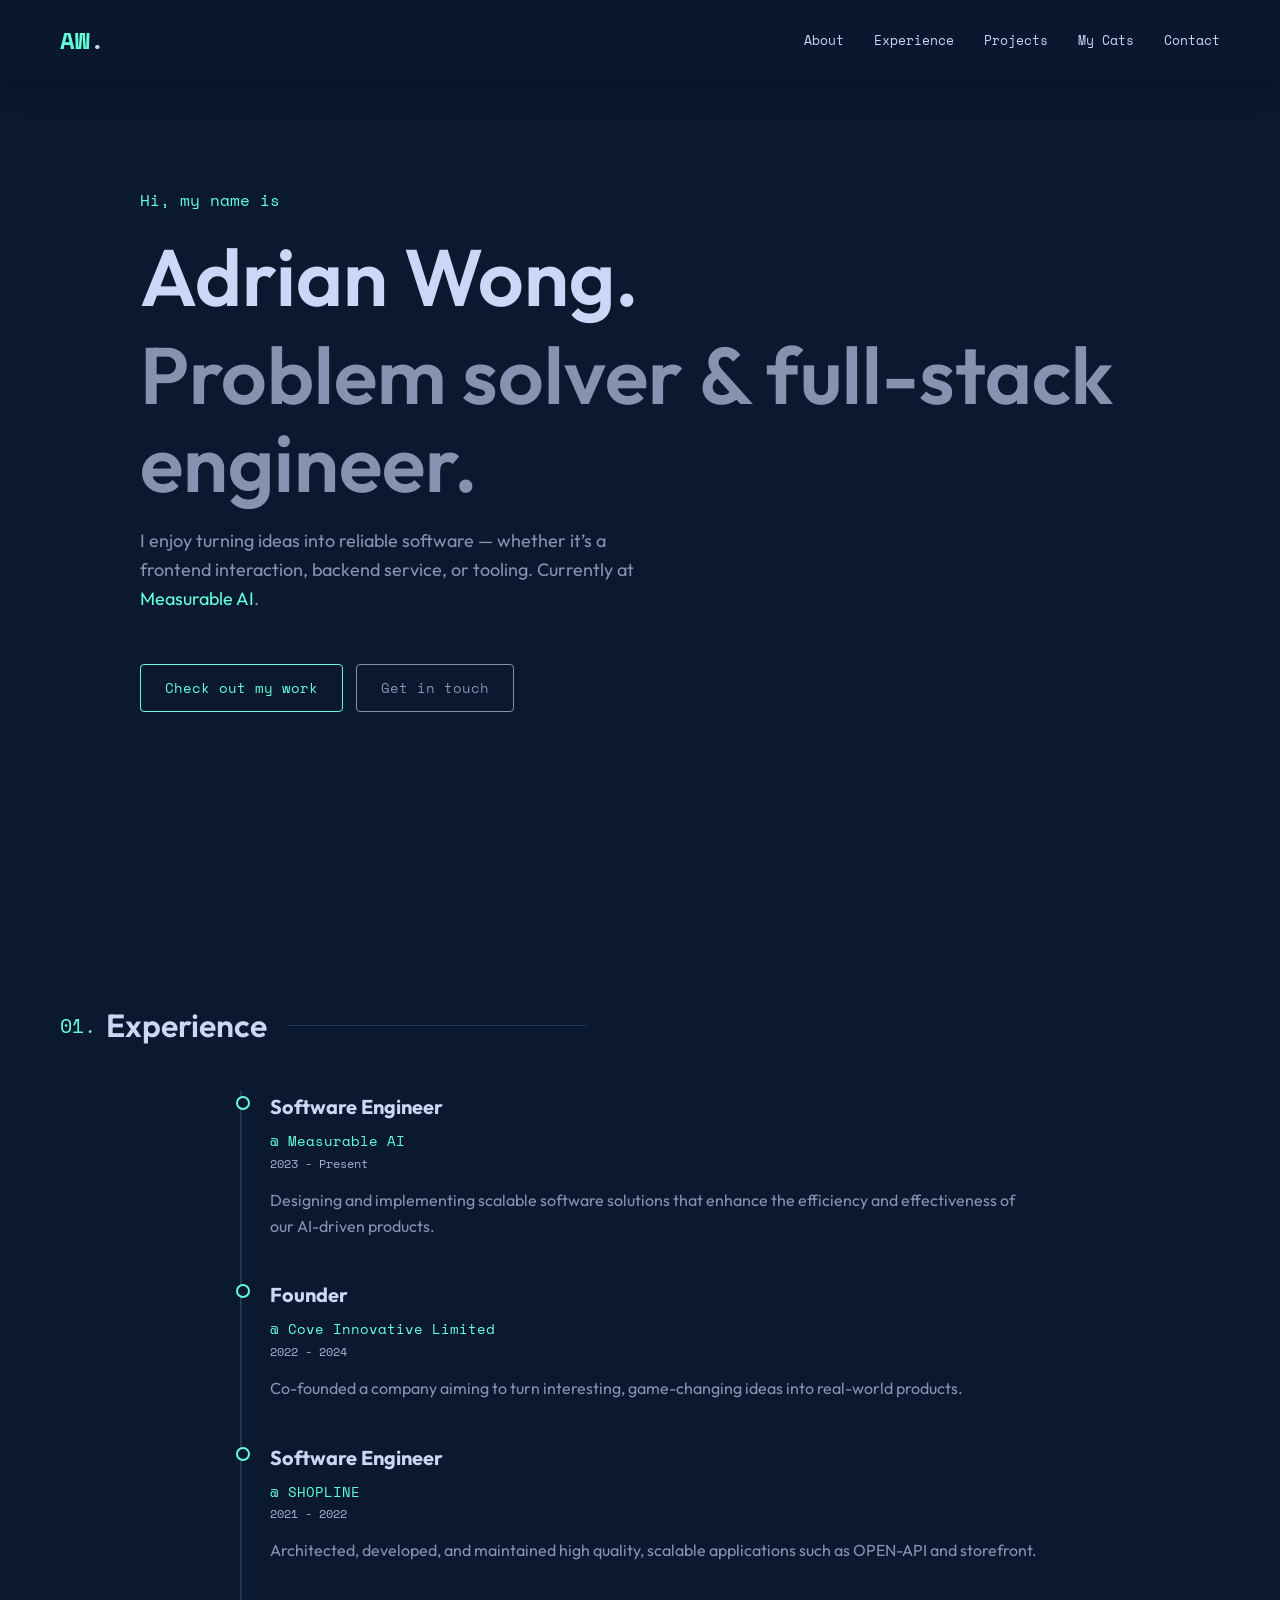
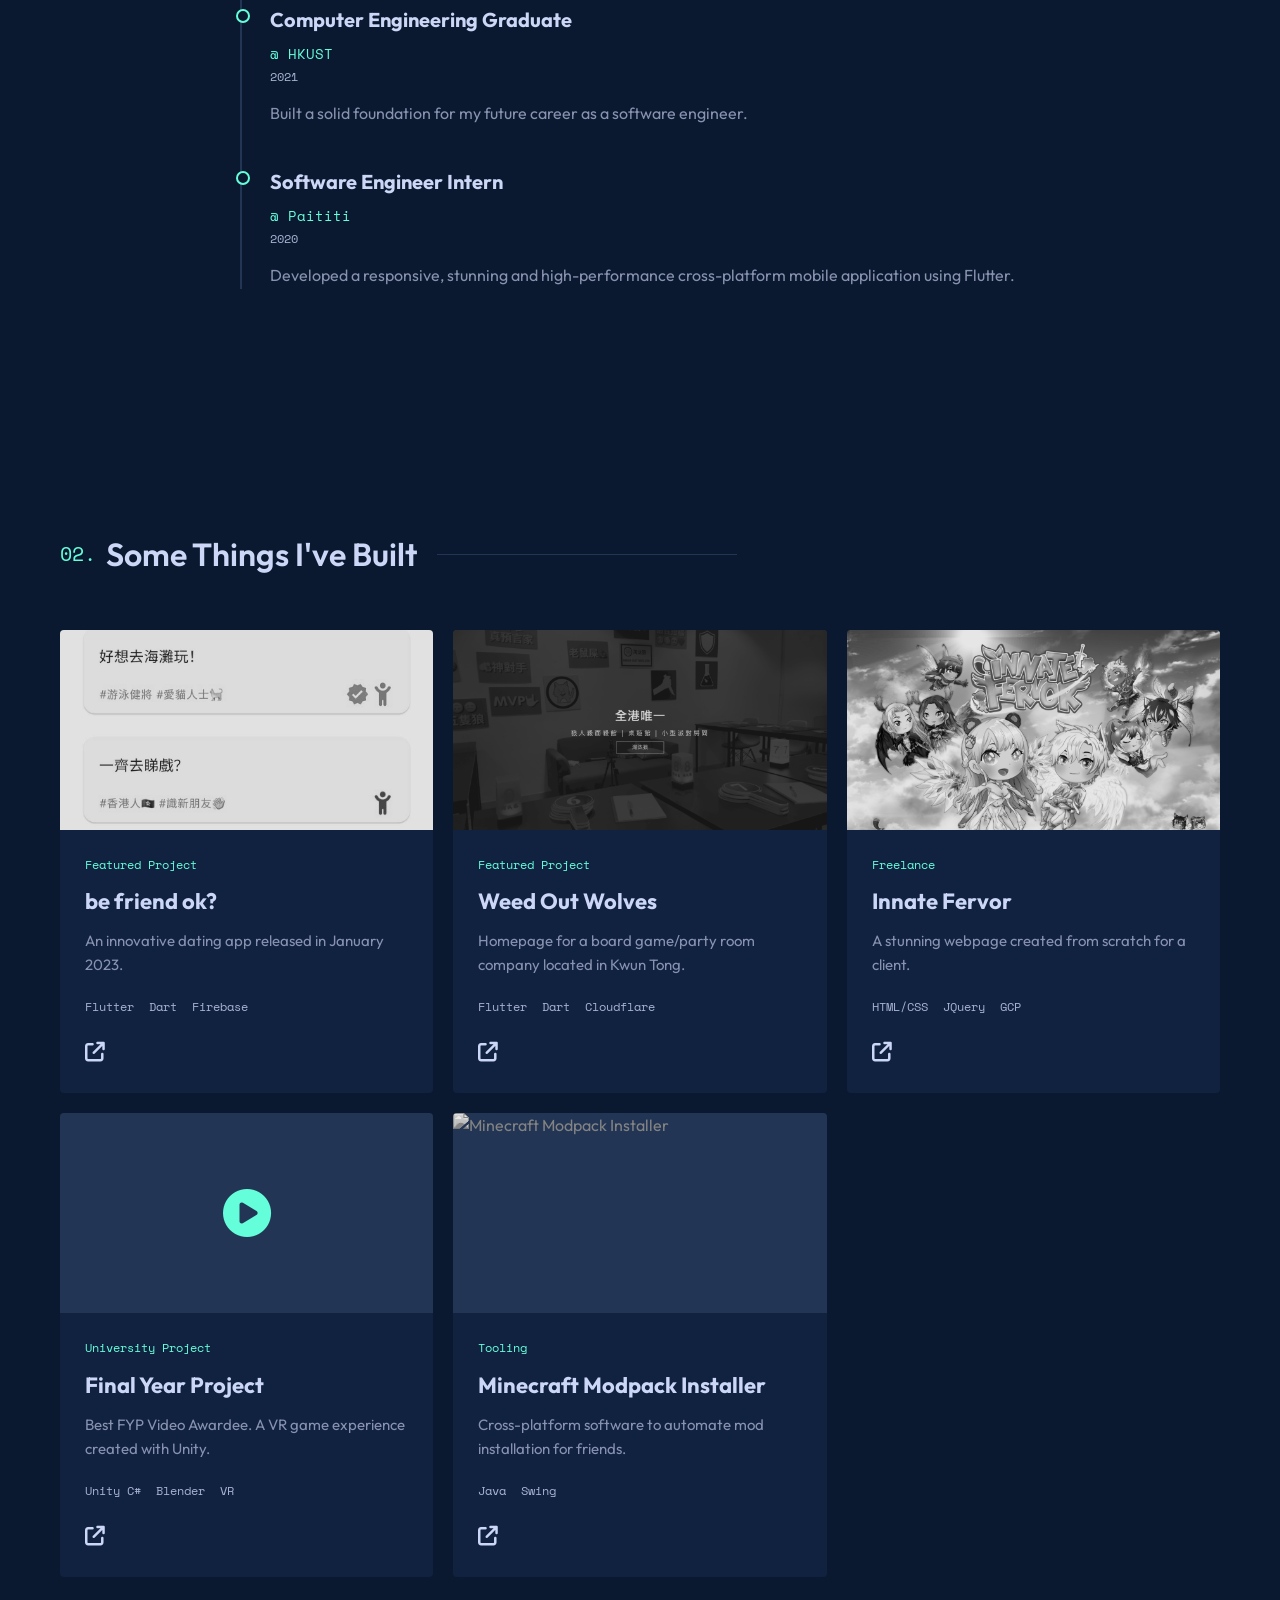
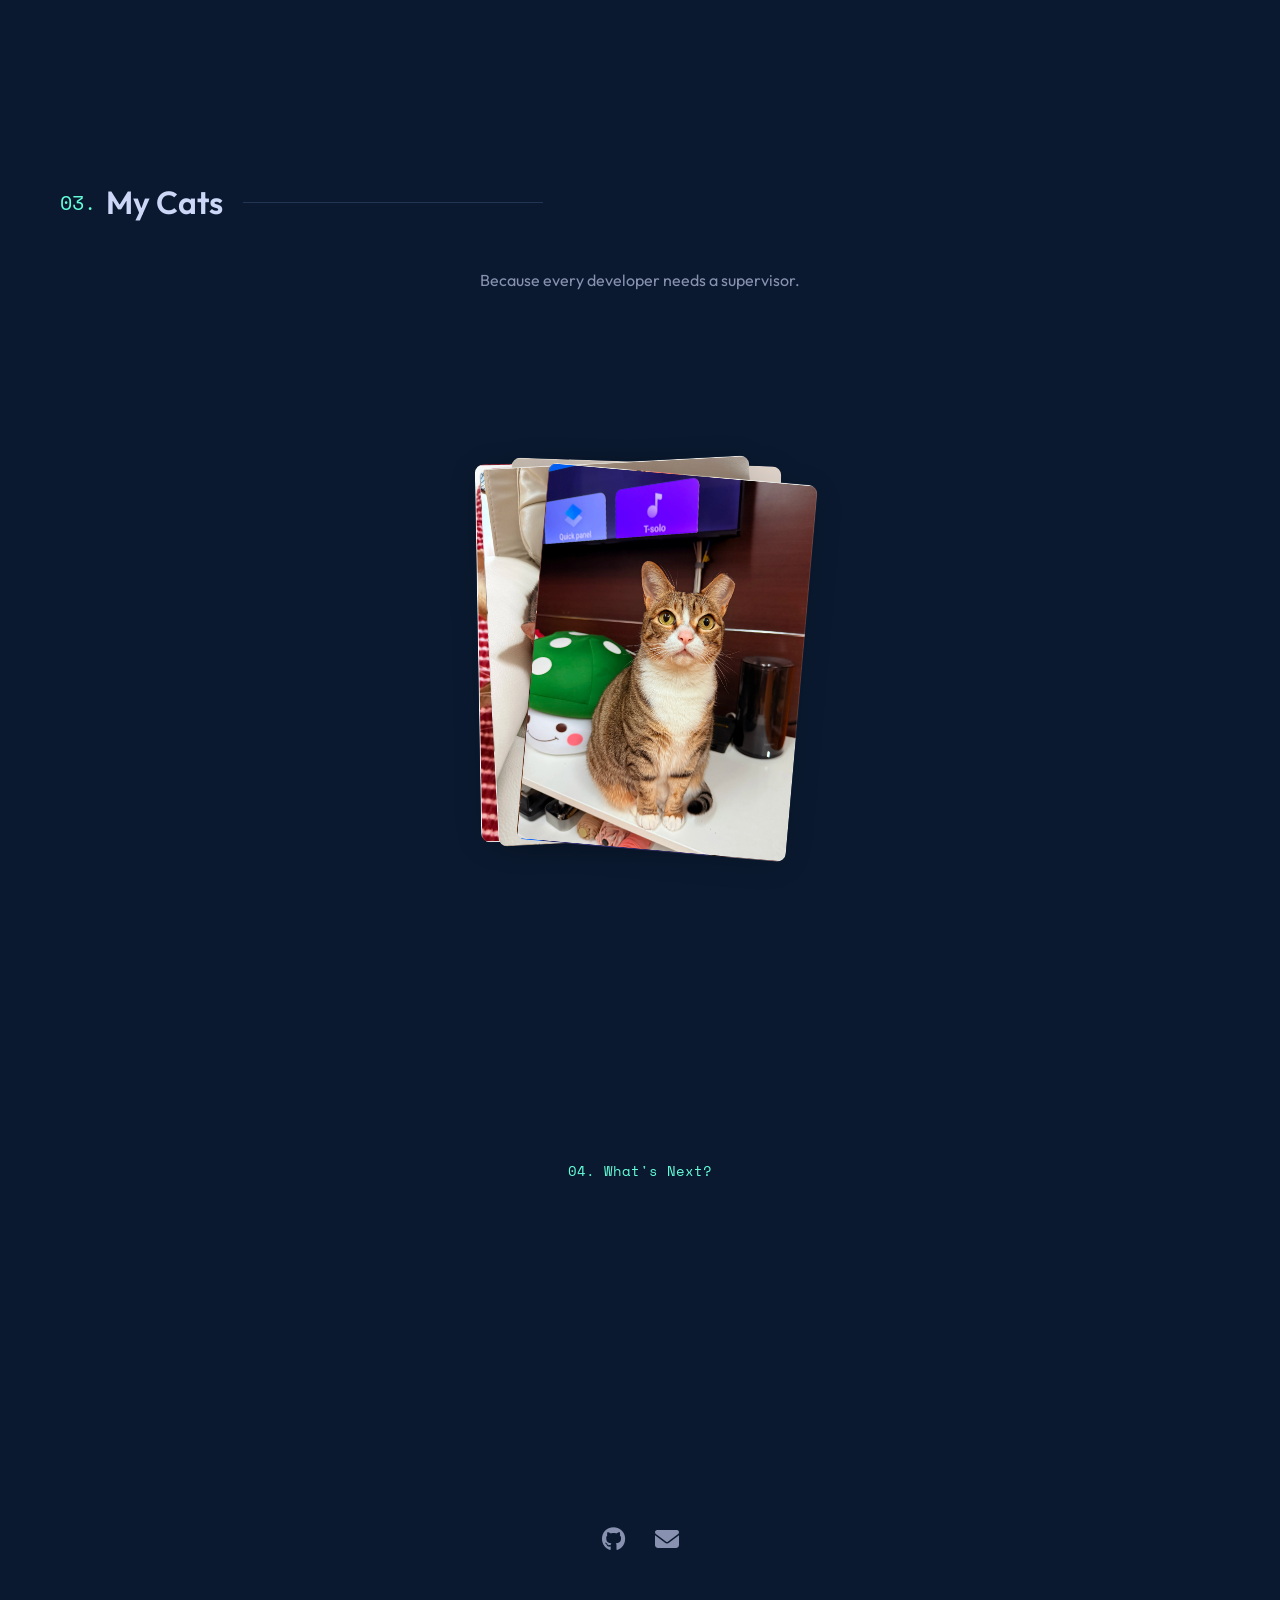
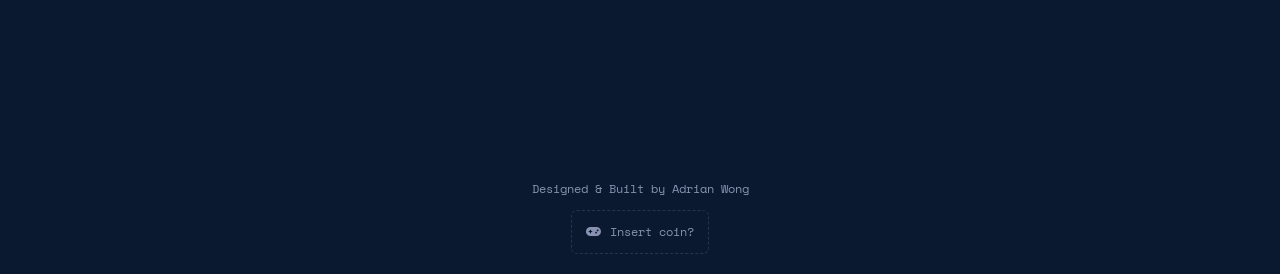
==== commit 5dd63f64: "feat: add a game" ====
--- a/index.html
+++ b/index.html
@@ -285,10 +285,14 @@
     <footer>
         <div class="container center-text">
             <p>Designed & Built by Adrian Wong</p>
+            <a class="arcade-easter-egg" href="games/escape-bomb/" aria-label="Play Escape Bomb, the secret arcade game" title="You found the secret arcade">
+                <i class="fa-solid fa-gamepad" aria-hidden="true"></i>
+                <span>Insert coin?</span>
+            </a>
         </div>
     </footer>
 
     <script src="https://unpkg.com/aos@next/dist/aos.js"></script>
     <script src="script.js"></script>
 </body>
-</html>+</html>
--- a/style.css
+++ b/style.css
@@ -582,3 +582,33 @@
         transform: scale(0.8);
     }
 }
+
+/* A small arcade easter egg, discoverable by mouse, touch, and keyboard. */
+.arcade-easter-egg {
+    display: inline-flex;
+    align-items: center;
+    justify-content: center;
+    gap: 9px;
+    min-height: 44px;
+    margin-top: 12px;
+    padding: 0 14px;
+    border: 1px dashed var(--card-hover);
+    border-radius: 6px;
+    color: var(--text-color);
+    font-family: var(--font-mono);
+    font-size: 12px;
+    transition: color 180ms ease, border-color 180ms ease, background-color 180ms ease;
+}
+.arcade-easter-egg:hover,
+.arcade-easter-egg:focus-visible {
+    color: var(--highlight-color);
+    border-color: var(--highlight-color);
+    background-color: var(--card-bg);
+}
+.arcade-easter-egg:focus-visible {
+    outline: 2px solid var(--highlight-color);
+    outline-offset: 4px;
+}
+@media (prefers-reduced-motion: reduce) {
+    .arcade-easter-egg { transition: none; }
+}
